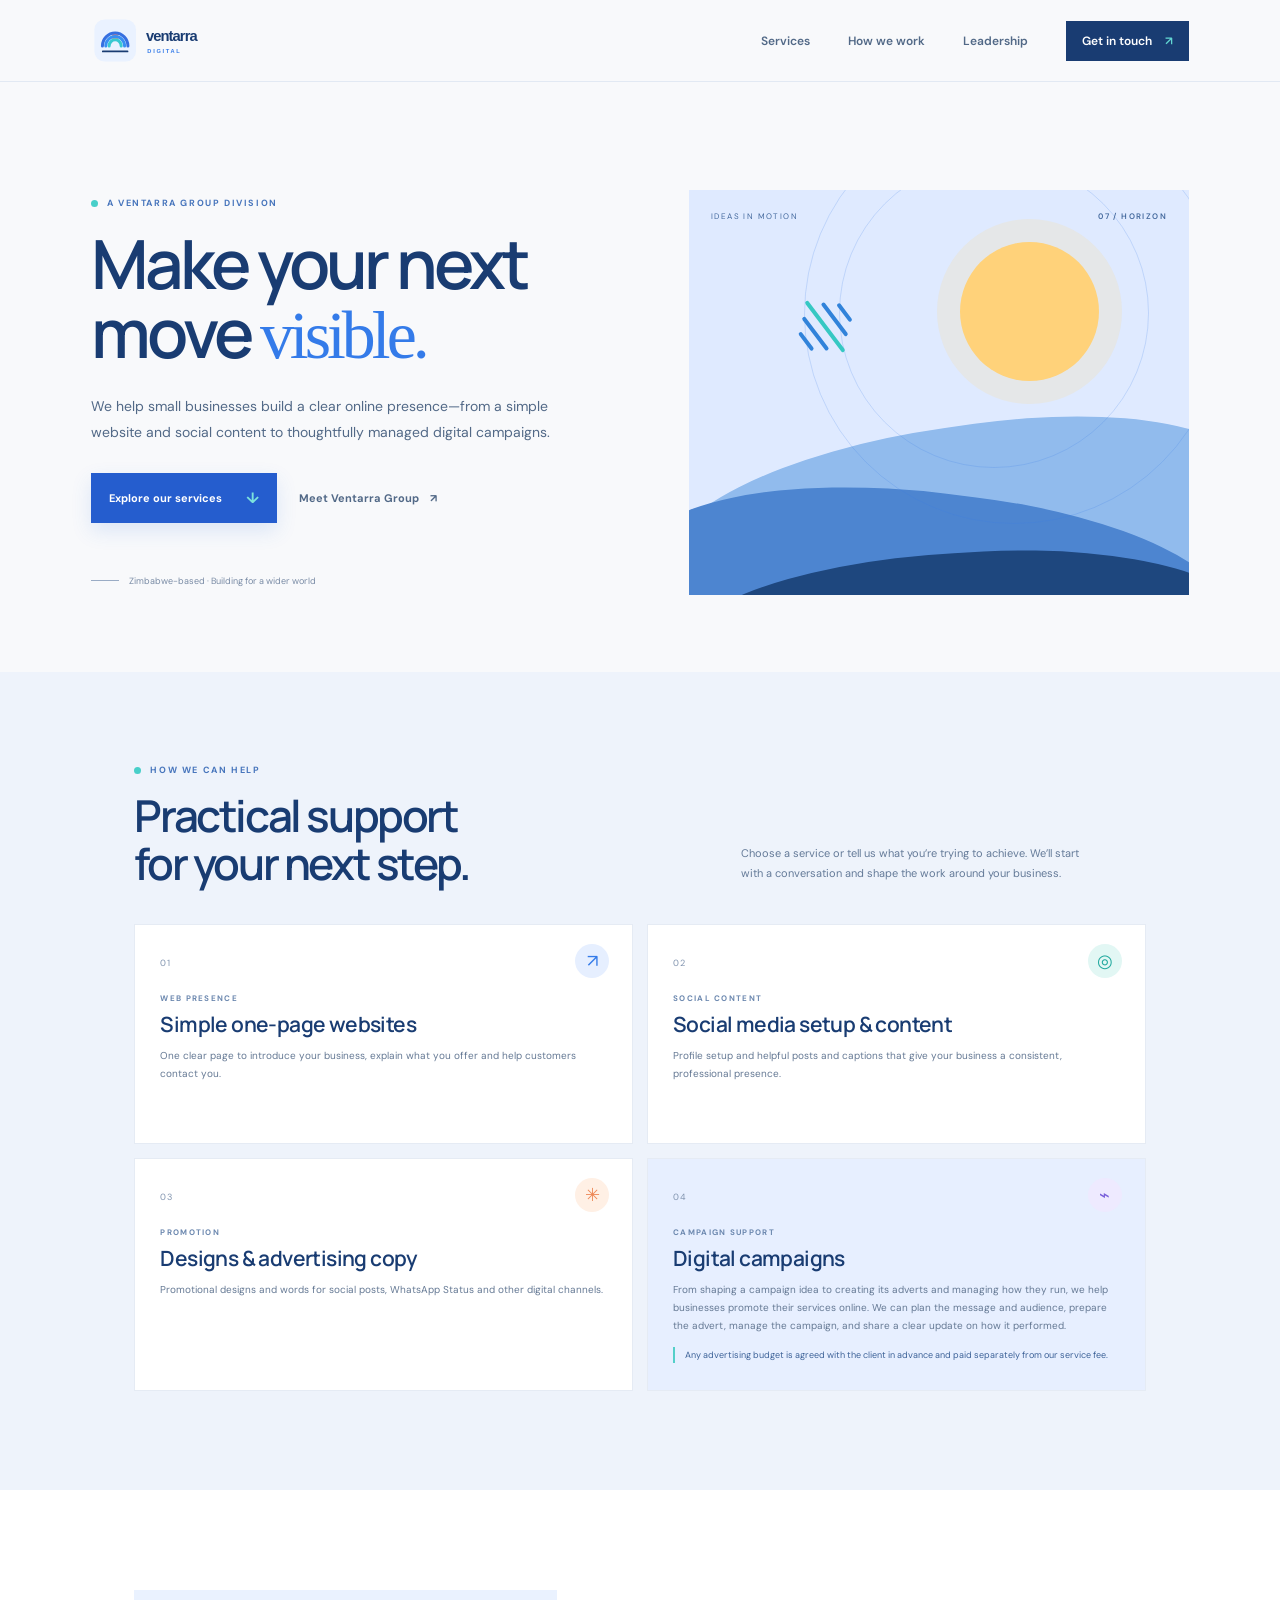
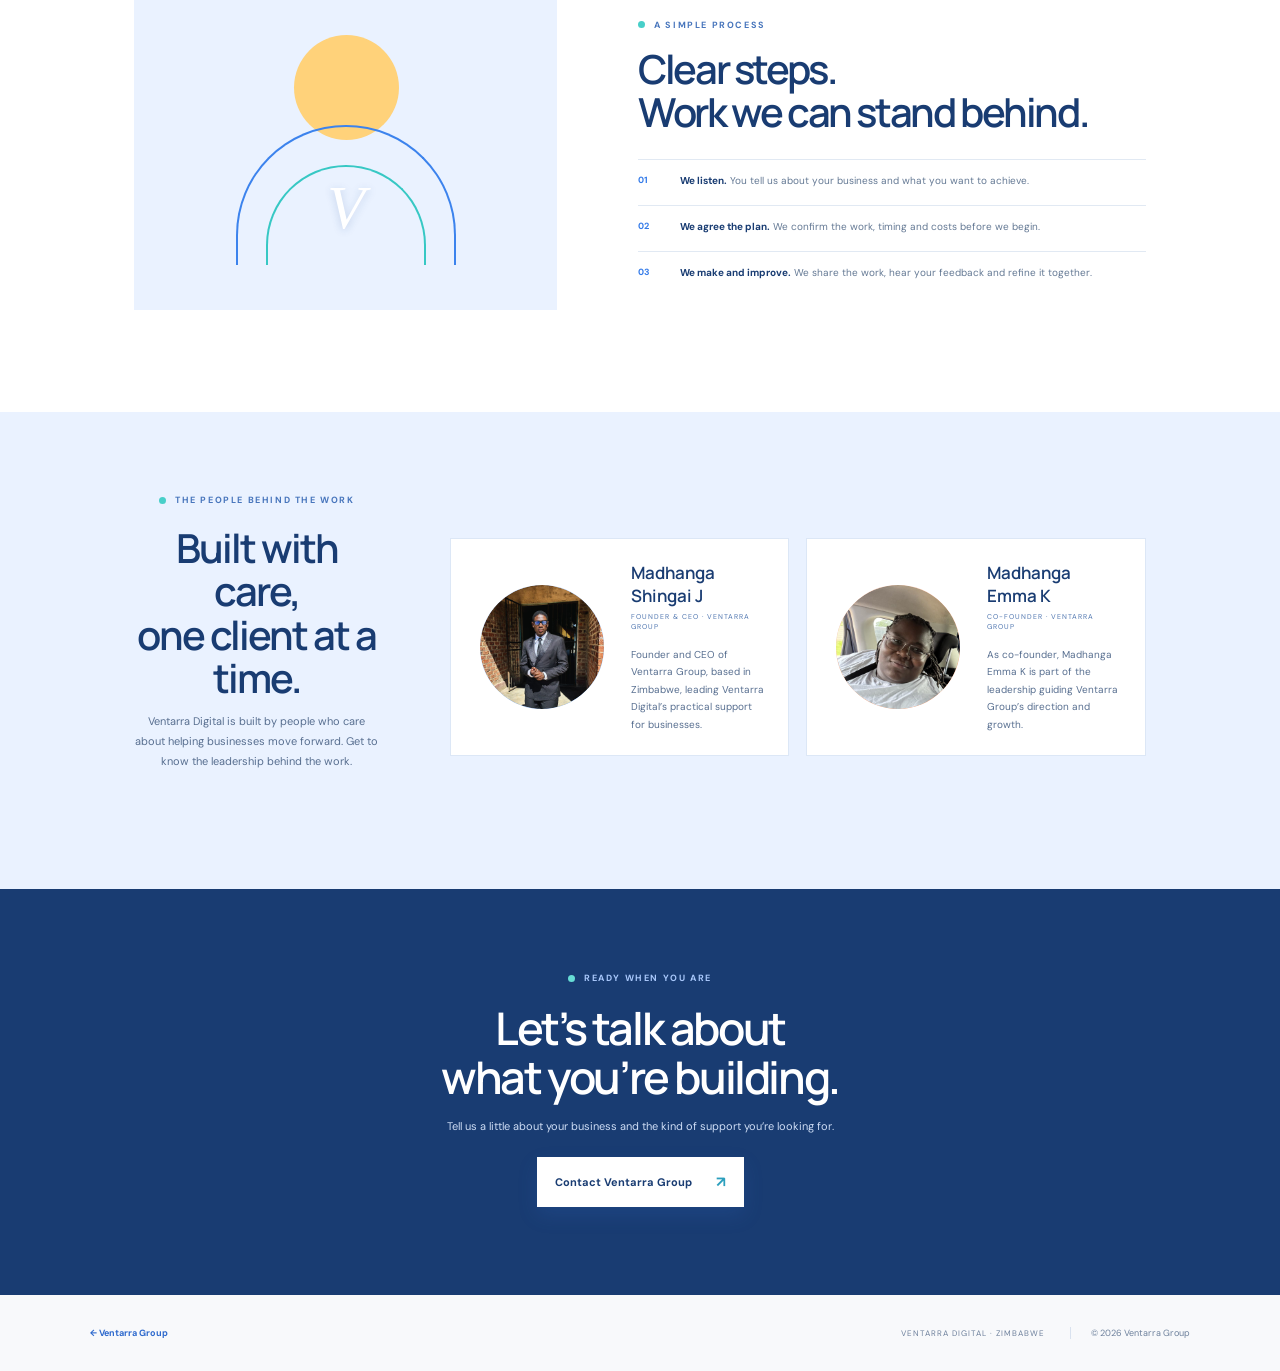
==== ventarra-digital.html @ c8f895e3 "Add files via upload" ====
<!doctype html>
<html lang="en">
<head>
  <meta charset="utf-8">
  <meta name="viewport" content="width=device-width, initial-scale=1">
  <meta name="theme-color" content="#193c72">
  <meta name="description" content="Ventarra Digital helps small businesses build their online presence with websites, social content and campaign support." />
  <title>Ventarra Digital — Ideas in motion</title>
  <link rel="icon" type="image/svg+xml" href="digital-favicon.svg">
  <link rel="preconnect" href="https://fonts.googleapis.com">
  <link rel="preconnect" href="https://fonts.gstatic.com" crossorigin>
  <link href="https://fonts.googleapis.com/css2?family=DM+Sans:wght@400;500;600;700&family=Manrope:wght@400;500;600;700;800&display=swap" rel="stylesheet">
  <link rel="stylesheet" href="styles.css">
  <link rel="stylesheet" href="digital.css">
  <script src="script.js" defer></script>
</head>
<body class="digital-site">
  <a class="skip-link" href="#main">Skip to content</a>
  <header class="site-header">
    <a class="digital-brand" href="ventarra-digital.html" aria-label="Ventarra Digital home"><img src="ventarra-digital-logo.svg" alt="Ventarra Digital"></a>
    <button class="menu-toggle" aria-expanded="false" aria-controls="site-nav" aria-label="Open menu"><span></span><span></span></button>
    <nav id="site-nav" class="site-nav" aria-label="Main navigation">
      <a href="#services">Services</a><a href="#approach">How we work</a><a href="#leadership">Leadership</a><a class="nav-cta" href="index.html#contact">Get in touch <span aria-hidden="true">↗</span></a>
    </nav>
  </header>
  <main id="main">
    <section class="digital-hero" id="top">
      <div class="digital-hero-copy">
        <p class="digital-eyebrow"><span></span> A VENTARRA GROUP DIVISION</p>
        <h1>Make your next<br>move <em>visible.</em></h1>
        <p class="digital-lead">We help small businesses build a clear online presence—from a simple website and social content to thoughtfully managed digital campaigns.</p>
        <div class="digital-actions"><a class="digital-button" href="#services">Explore our services <span aria-hidden="true">↓</span></a><a class="digital-text-link" href="index.html">Meet Ventarra Group <span aria-hidden="true">↗</span></a></div>
        <div class="digital-proof"><i></i><span>Zimbabwe-based · Building for a wider world</span></div>
      </div>
      <div class="digital-art" role="img" aria-label="A blue horizon with a rising sun and connected lines">
        <div class="digital-art-sun"></div><div class="digital-art-orbit orbit-a"></div><div class="digital-art-orbit orbit-b"></div>
        <div class="digital-signal"><i></i><i></i><i></i><i></i><i></i></div>
        <div class="digital-land land-a"></div><div class="digital-land land-b"></div><div class="digital-land land-c"></div>
        <span class="digital-art-note">IDEAS IN MOTION <b>07 / HORIZON</b></span>
      </div>
    </section>
    <section class="digital-services section-pad" id="services">
      <div class="digital-heading"><p class="digital-eyebrow"><span></span> HOW WE CAN HELP</p><h2>Practical support<br>for your next step.</h2><p>Choose a service or tell us what you’re trying to achieve. We’ll start with a conversation and shape the work around your business.</p></div>
      <div class="digital-service-grid">
        <article class="digital-service"><span class="service-no">01</span><span class="service-symbol symbol-web" aria-hidden="true">↗</span><p class="service-tag">WEB PRESENCE</p><h3>Simple one-page websites</h3><p>One clear page to introduce your business, explain what you offer and help customers contact you.</p></article>
        <article class="digital-service"><span class="service-no">02</span><span class="service-symbol symbol-social" aria-hidden="true">◎</span><p class="service-tag">SOCIAL CONTENT</p><h3>Social media setup &amp; content</h3><p>Profile setup and helpful posts and captions that give your business a consistent, professional presence.</p></article>
        <article class="digital-service"><span class="service-no">03</span><span class="service-symbol symbol-creative" aria-hidden="true">✳</span><p class="service-tag">PROMOTION</p><h3>Designs &amp; advertising copy</h3><p>Promotional designs and words for social posts, WhatsApp Status and other digital channels.</p></article>
        <article class="digital-service campaign-service"><span class="service-no">04</span><span class="service-symbol symbol-campaign" aria-hidden="true">⌁</span><p class="service-tag">CAMPAIGN SUPPORT</p><h3>Digital campaigns</h3><p>From shaping a campaign idea to creating its adverts and managing how they run, we help businesses promote their services online. We can plan the message and audience, prepare the advert, manage the campaign, and share a clear update on how it performed.</p><p class="budget-note">Any advertising budget is agreed with the client in advance and paid separately from our service fee.</p></article>
      </div>
    </section>
    <section class="digital-approach section-pad" id="approach">
      <div class="digital-approach-art" aria-hidden="true"><div class="approach-sun"></div><div class="approach-arc arc-one"></div><div class="approach-arc arc-two"></div><div class="approach-v">V</div></div>
      <div class="digital-approach-copy"><p class="digital-eyebrow"><span></span> A SIMPLE PROCESS</p><h2>Clear steps.<br>Work we can stand behind.</h2><div class="process-list"><div><b>01</b><span><strong>We listen.</strong> You tell us about your business and what you want to achieve.</span></div><div><b>02</b><span><strong>We agree the plan.</strong> We confirm the work, timing and costs before we begin.</span></div><div><b>03</b><span><strong>We make and improve.</strong> We share the work, hear your feedback and refine it together.</span></div></div></div>
    </section>
    <section class="founder-section section-pad" id="leadership">
      <div class="leadership-intro"><p class="digital-eyebrow"><span></span> THE PEOPLE BEHIND THE WORK</p><h2>Built with care,<br>one client at a time.</h2><p>Ventarra Digital is built by people who care about helping businesses move forward. Get to know the leadership behind the work.</p></div>
      <div class="leadership-grid">
        <article class="leader-card">
          <div class="founder-photo has-portrait"><img src="images/madhanga-shingai-j.jpeg" alt="Madhanga Shingai J, Founder and CEO of Ventarra Group"></div>
          <div class="founder-copy"><div class="founder-name">Madhanga Shingai J</div><div class="founder-title">FOUNDER &amp; CEO · VENTARRA GROUP</div><p>Founder and CEO of Ventarra Group, based in Zimbabwe, leading Ventarra Digital’s practical support for businesses.</p></div>
        </article>
        <article class="leader-card">
          <div class="founder-photo aunt-photo has-portrait"><img src="images/madhanga-emma-k.jpeg" alt="Madhanga Emma K, Co-Founder of Ventarra Group"></div>
          <div class="founder-copy"><div class="founder-name">Madhanga Emma K</div><div class="founder-title">CO-FOUNDER · VENTARRA GROUP</div><p>As co-founder, Madhanga Emma K is part of the leadership guiding Ventarra Group’s direction and growth.</p></div>
        </article>
      </div>
    </section>
    <section class="digital-contact section-pad">
      <p class="digital-eyebrow"><span></span> READY WHEN YOU ARE</p><h2>Let’s talk about<br>what you’re building.</h2><p>Tell us a little about your business and the kind of support you’re looking for.</p><a class="digital-button" href="index.html#contact">Contact Ventarra Group <span aria-hidden="true">↗</span></a>
    </section>
  </main>
  <footer class="digital-footer"><a href="index.html">← Ventarra Group</a><span>VENTARRA DIGITAL · ZIMBABWE</span><span>© <span id="year">2026</span> Ventarra Group</span></footer>
</body>
</html>
---- styles.css ----
:root{--paper:#f5f5ee;--ink:#18362e;--green:#2d634d;--lime:#c3d85d;--muted:#68756d;--line:#d9ddd3;--white:#fff;--serif:Georgia,'Times New Roman',serif;--sans:'DM Sans',Arial,sans-serif;--display:'Manrope','DM Sans',sans-serif}*{box-sizing:border-box}html{scroll-behavior:smooth}body{margin:0;background:var(--paper);color:var(--ink);font-family:var(--sans);-webkit-font-smoothing:antialiased}a{color:inherit;text-decoration:none}.skip-link{position:absolute;top:-60px;left:1rem;z-index:10;background:white;padding:.8rem}.skip-link:focus{top:1rem}.site-header{height:82px;padding:0 7.1%;display:flex;align-items:center;justify-content:space-between;border-bottom:1px solid rgba(24,54,46,.1)}.brand{display:flex;align-items:center;gap:11px;font-family:var(--display);font-weight:800;font-size:17px;letter-spacing:-.7px}.brand-mark{display:grid;place-items:center;width:29px;height:29px;background:var(--green);color:var(--lime);font-size:17px;font-family:var(--serif);font-style:italic}.brand-light{font-weight:500;color:#728078}.site-nav{display:flex;align-items:center;gap:38px;font-size:12px;font-weight:600}.site-nav>a:not(.nav-cta){color:#55645c}.site-nav>a:hover,.text-link:hover,.card-link:hover{color:var(--green)}.nav-cta{background:var(--green);color:white;padding:12px 16px}.nav-cta span{color:var(--lime);padding-left:10px}.menu-toggle{display:none}.hero{padding:94px 7.1% 25px;min-height:640px;display:grid;grid-template-columns:1fr .94fr;grid-template-rows:1fr auto;column-gap:6%;position:relative}.hero-copy{padding-top:34px}.eyebrow{font-size:9px;font-weight:700;letter-spacing:1.6px;color:var(--green);margin:0 0 24px}.hero .eyebrow{display:flex;align-items:center;gap:9px}.eyebrow-dot,.stage-dot{width:7px;height:7px;border-radius:50%;background:#91a946;display:inline-block}.hero h1,.section-heading h2,.intro h2,.approach h2,.contact h2{font-family:var(--display);font-size:clamp(44px,5.2vw,68px);line-height:1.04;letter-spacing:-4px;margin:0;font-weight:600}.hero h1 em,.section-heading h2 em,.approach h2 em,.contact h2 em{font-family:var(--serif);font-weight:400;color:var(--green)}.hero-intro{font-size:15px;line-height:1.8;max-width:440px;color:#5e6c63;margin:25px 0 28px}.hero-actions{display:flex;align-items:center;gap:25px}.button{display:inline-flex;align-items:center;gap:26px;padding:16px 19px;font-size:11px;font-weight:600}.button-dark{background:var(--green);color:white}.button-dark span{color:var(--lime);font-size:15px}.text-link{font-size:11px;font-weight:600}.text-link span{padding-left:8px}.hero-note{display:flex;align-items:center;gap:12px;color:#758079;font-size:10px;margin-top:70px}.note-line{height:1px;width:33px;background:#9caa9f}.hero-art{min-height:440px;position:relative;overflow:hidden;background:#e5eadd}.art-sun{width:154px;height:154px;border-radius:50%;position:absolute;background:#d1dc99;top:60px;right:20%;opacity:.8}.art-orbit{position:absolute;border:1px solid rgba(42,91,67,.18);border-radius:50%;z-index:1}.orbit-one{width:350px;height:350px;top:-62px;right:9%}.orbit-two{width:455px;height:455px;top:-114px;right:-6%}.field{position:absolute;bottom:-80px;width:120%;height:230px;left:-5%;border-radius:50% 45% 0 0}.field-back{background:#9bb68b;transform:rotate(-8deg);bottom:-54px}.field-mid{background:#577c5b;transform:rotate(7deg);bottom:-119px;left:-12%}.field-front{background:#274d3d;transform:rotate(-3deg);bottom:-176px;left:-1%}.signal{position:absolute;top:111px;left:21%;z-index:2;display:flex;align-items:center;gap:8px;transform:rotate(-36deg)}.signal i{display:block;width:4px;border-radius:5px;background:#456f54;height:22px}.signal i:nth-child(2){height:41px}.signal i:nth-child(3){height:62px;background:#2d634d}.signal i:nth-child(4){height:41px}.signal i:nth-child(5){height:22px}.art-caption{position:absolute;z-index:3;left:24px;top:23px;right:24px;display:flex;justify-content:space-between;text-transform:uppercase;letter-spacing:1px;font-size:8px;color:#506553}.art-coordinate{position:absolute;right:25px;bottom:28px;color:#eff2e6;z-index:3;font-size:8px;letter-spacing:1.6px}.hero-bottom{grid-column:1/-1;display:flex;align-items:center;gap:15px;margin-top:31px;font-size:8px;letter-spacing:1.5px;color:#829087}.bottom-rule{height:1px;background:#d7dcd2;flex:1}.section-pad{padding-left:10.5%;padding-right:10.5%}.intro{padding-top:120px;padding-bottom:129px;display:grid;grid-template-columns:1fr 3fr;border-top:1px solid var(--line)}.section-label{display:flex;gap:15px;font-size:8px;font-weight:700;letter-spacing:1.3px;color:#8a968e}.section-label span:first-child{color:var(--green)}.intro-content{max-width:760px}.intro-content .eyebrow{margin-bottom:20px}.intro h2,.section-heading h2,.approach h2,.contact h2{font-size:48px;letter-spacing:-2.7px}.intro h2 span{font-family:var(--serif);font-weight:400;color:var(--green)}.intro-bottom{display:grid;grid-template-columns:1fr 1fr;gap:42px;margin-top:26px;max-width:680px}.intro-bottom p{color:#68756d;font-size:12px;line-height:1.8;margin:0}.divisions{background:#ebece3;padding-top:99px;padding-bottom:97px}.section-heading{display:flex;align-items:flex-end;justify-content:space-between;margin-bottom:42px}.section-heading .eyebrow{margin-bottom:17px}.section-heading>p{max-width:250px;color:#6d786f;font-size:11px;line-height:1.8;margin:0 0 6px}.section-heading h2{font-size:46px}.division-grid{display:grid;grid-template-columns:1fr 1fr;gap:19px}.division-card{background:#f7f7f1;padding:21px 24px 25px;position:relative}.agri-card{background:#f4f2e9}.card-top{display:flex;justify-content:space-between;align-items:center}.card-number{font-size:9px;letter-spacing:1px;color:#7b887e}.card-icon{display:grid;place-items:center;width:26px;height:26px;border:1px solid #dce1d8;border-radius:50%;font-size:13px;color:var(--green)}.card-visual{height:166px;margin:19px 0 23px;position:relative;overflow:hidden}.digital-visual{background:#dfe8d8}.visual-grid{position:absolute;inset:0;background-image:linear-gradient(rgba(54,91,66,.08) 1px,transparent 1px),linear-gradient(90deg,rgba(54,91,66,.08) 1px,transparent 1px);background-size:26px 26px}.visual-ring{position:absolute;border:1px solid rgba(43,87,61,.28);border-radius:50%;width:190px;height:190px;top:-12px;left:calc(50% - 95px)}.ring-b{width:130px;height:130px;top:18px;left:calc(50% - 65px)}.visual-center{position:absolute;display:grid;place-items:center;left:calc(50% - 32px);top:50px;width:64px;height:64px;border-radius:50%;background:var(--green);color:white;font-family:var(--serif);font-size:30px;font-style:italic}.visual-center span{color:var(--lime);font-size:18px}.visual-tag{position:absolute;bottom:12px;left:14px;font-size:7px;letter-spacing:1px;color:#627667}.agri-visual{background:#e4e5d2}.sun-small{position:absolute;right:22%;top:19px;width:39px;height:39px;border-radius:50%;background:#c5d281}.agri-hill{position:absolute;bottom:-49px;left:-5%;height:116px;width:110%;border-radius:50%;background:#9bb285;transform:rotate(-7deg)}.hill-b{background:#4f7455;height:80px;bottom:-46px;left:13%;transform:rotate(8deg)}.agri-visual .visual-tag{z-index:1;color:#f0f1e9}.agri-stem{position:absolute;bottom:21px;left:43%;width:2px;height:76px;background:#315e43;transform:rotate(10deg);z-index:1}.agri-stem:before,.agri-stem:after{content:'';position:absolute;width:19px;height:8px;border-radius:100% 0 100% 0;background:#7e9d61;top:18px;left:-17px;transform:rotate(-20deg)}.agri-stem:after{top:39px;left:1px;transform:scaleX(-1) rotate(-20deg)}.stem-b{left:50%;height:95px;transform:rotate(-3deg)}.stem-c{left:57%;height:64px;transform:rotate(-13deg)}.card-kicker{font-size:8px;letter-spacing:1.3px;color:#869187;margin:0 0 11px}.division-card h3{font:500 26px/1.14 var(--display);letter-spacing:-1px;margin:0 0 12px}.card-copy{font-size:11px;line-height:1.75;color:#68756d;max-width:340px;margin:0 0 19px}.card-link{display:inline-flex;gap:19px;font-size:10px;font-weight:700;color:var(--green)}.card-link span{color:#91a946}.stage-note{display:flex;align-items:center;gap:9px;color:#79847c;font-size:9px;margin:25px 0 0}.stage-dot{width:6px;height:6px}.approach{background:var(--green);color:#f0f2e8;padding-top:91px;padding-bottom:93px;position:relative;overflow:hidden;display:grid;grid-template-columns:1fr 3fr}.light-label{color:#b3c1b3}.light-label span:first-child{color:var(--lime)}.approach-main{position:relative;z-index:1}.approach .eyebrow{color:var(--lime);margin-bottom:19px}.approach h2{font-size:46px}.approach h2 em{color:#ccdb93}.approach-desc{max-width:435px;font-size:12px;line-height:1.8;color:#ced8ce;margin:20px 0 35px}.principles{display:grid;grid-template-columns:repeat(3,1fr);gap:27px;max-width:700px}.principles>div{border-top:1px solid rgba(236,242,230,.28);padding-top:13px}.principles span{font-size:8px;color:var(--lime);letter-spacing:1px}.principles h3{font-size:12px;font-weight:600;margin:12px 0 7px}.principles p{font-size:9px;line-height:1.7;color:#c1cec1;margin:0}.approach-stamp{position:absolute;right:8%;top:95px;width:194px;height:194px;border:1px solid rgba(223,235,205,.25);border-radius:50%;display:flex;align-items:center;justify-content:center;flex-direction:column;transform:rotate(11deg);color:#dbe5c7;font-size:9px;letter-spacing:2px;line-height:1.5;text-align:center}.approach-stamp b{font:italic 62px var(--serif);color:rgba(220,231,194,.18);position:absolute}.contact{padding-top:104px;padding-bottom:115px;display:grid;grid-template-columns:1fr 3fr;border-bottom:1px solid var(--line)}.contact-main{max-width:570px}.contact .eyebrow{margin-bottom:19px}.contact h2{font-size:50px}.contact-main>p:not(.eyebrow):not(.contact-small){max-width:390px;font-size:12px;line-height:1.8;color:#69766e;margin:20px 0 23px}.contact-small{font-size:9px;color:#929c94;margin-top:14px}.site-footer{min-height:90px;padding:22px 7.1%;display:flex;align-items:center;gap:35px}.footer-brand{font-size:14px}.footer-brand .brand-mark{width:25px;height:25px}.footer-location,.copyright{font-size:9px;color:#78847c}.back-top{font-size:8px;font-weight:700;letter-spacing:1px;margin-left:auto}.copyright{border-left:1px solid var(--line);padding-left:25px}
@media(min-width:1400px){.hero{min-height:700px}.hero-art{min-height:495px}.section-pad{padding-left:14%;padding-right:14%}}
@media(max-width:800px){.site-header{padding:0 5%;height:72px}.site-nav{gap:19px}.hero{padding:60px 6% 23px;column-gap:4%;min-height:565px}.hero h1{font-size:52px}.hero-art{min-height:390px}.hero-intro{font-size:13px}.section-pad{padding-left:7%;padding-right:7%}.intro{grid-template-columns:.7fr 2fr;padding-top:90px;padding-bottom:90px}.approach{grid-template-columns:.7fr 2fr}.approach-stamp{right:4%;top:40px;width:145px;height:145px;opacity:.65}.principles{max-width:570px}.contact{grid-template-columns:.7fr 2fr}}
@media(max-width:600px){.site-header{height:66px;padding:0 6%}.menu-toggle{display:flex;border:0;background:none;padding:8px;flex-direction:column;gap:5px}.menu-toggle span{width:21px;height:1px;background:var(--ink)}.site-nav{display:none;position:absolute;z-index:5;top:66px;left:0;right:0;background:var(--paper);padding:22px 6% 28px;align-items:stretch;gap:19px;flex-direction:column;border-bottom:1px solid var(--line)}.site-nav.is-open{display:flex}.nav-cta{text-align:center}.hero{display:flex;flex-direction:column;padding:40px 6% 20px;gap:35px}.hero-copy{padding:0}.hero h1{font-size:48px;letter-spacing:-2.8px}.hero-intro{font-size:13px;line-height:1.75;margin:18px 0 21px}.hero-actions{gap:16px}.button{padding:14px;font-size:10px;gap:14px}.text-link{font-size:10px}.hero-note{margin-top:31px}.hero-art{min-height:320px}.art-sun{width:120px;height:120px;top:45px}.hero-bottom{margin-top:0}.section-pad{padding-left:6%;padding-right:6%}.intro,.approach,.contact{display:block;padding-top:68px;padding-bottom:70px}.section-label{margin-bottom:35px}.intro h2,.section-heading h2,.approach h2,.contact h2{font-size:39px;letter-spacing:-2px}.intro-bottom{grid-template-columns:1fr;gap:13px;margin-top:20px}.intro-bottom p{font-size:11px}.divisions{padding-top:68px;padding-bottom:65px}.section-heading{display:block;margin-bottom:27px}.section-heading>p{margin-top:14px}.section-heading h2{font-size:39px}.division-grid{grid-template-columns:1fr;gap:13px}.division-card{padding:17px}.card-visual{height:150px}.card-copy{max-width:100%}.stage-note{align-items:flex-start;line-height:1.6}.approach-stamp{right:3%;top:72px;width:105px;height:105px;opacity:.45}.approach-stamp b{font-size:43px}.approach-desc{max-width:320px;font-size:11px}.principles{grid-template-columns:1fr;gap:14px}.principles>div{padding-top:10px}.principles h3{margin:7px 0 4px}.contact{padding-top:68px;padding-bottom:70px}.contact-main>p:not(.eyebrow):not(.contact-small){font-size:11px}.site-footer{padding:19px 6%;display:grid;grid-template-columns:1fr auto;gap:15px}.footer-location{grid-column:1}.back-top{grid-column:2;grid-row:1}.copyright{grid-column:2;grid-row:2;padding-left:0;border:0}}
@media(prefers-reduced-motion:reduce){html{scroll-behavior:auto}}
---- digital.css ----
:root{--digital-ink:#193c72;--digital-blue:#347be9;--digital-cyan:#39c9d1;--digital-soft:#eaf2ff;--digital-paper:#f4f7fc}.digital-site{background:#f8f9fb;color:var(--digital-ink)}.digital-site .site-header{background:#f8f9fb;border-bottom-color:#e2e9f3}.digital-brand{width:208px;display:block}.digital-brand img{width:100%;height:auto;display:block}.digital-site .site-nav>a:not(.nav-cta){color:#526987}.digital-site .site-nav>a:hover,.digital-site .digital-text-link:hover{color:var(--digital-blue)}.digital-site .nav-cta{background:var(--digital-ink)}.digital-site .nav-cta span{color:#62d6d2}.digital-site .menu-toggle span{background:var(--digital-ink)}.digital-hero{padding:76px 7.1% 46px;display:grid;grid-template-columns:1fr .94fr;column-gap:6%;align-items:center;min-height:590px}.digital-hero-copy{padding:20px 0}.digital-eyebrow{margin:0 0 20px;color:#4775bc;font-size:9px;font-weight:700;letter-spacing:1.6px;display:flex;align-items:center;gap:9px}.digital-eyebrow>span{height:7px;width:7px;border-radius:50%;background:#48cfc9;display:inline-block}.digital-hero h1{font:600 clamp(48px,5.3vw,70px)/1.02 var(--display);letter-spacing:-4px;margin:0;color:#193c72}.digital-hero h1 em{font:400 1em/1 var(--serif);color:#347be9}.digital-lead{color:#526987;font-size:14px;line-height:1.85;max-width:460px;margin:24px 0 27px}.digital-actions{display:flex;align-items:center;gap:22px}.digital-button{display:inline-flex;align-items:center;gap:24px;background:#255dce;color:#fff;padding:15px 18px;font-size:11px;font-weight:700;box-shadow:0 8px 20px #3678df25}.digital-button span{color:#7ce2dd;font-size:15px}.digital-text-link{font-size:11px;font-weight:700;color:#526987}.digital-text-link span{padding-left:8px}.digital-proof{display:flex;align-items:center;gap:10px;color:#798ba5;font-size:9px;margin-top:52px}.digital-proof i{display:block;width:28px;height:1px;background:#9aacc5}.digital-art{min-height:405px;position:relative;overflow:hidden;background:#dfeaff}.digital-art-sun{position:absolute;width:139px;height:139px;right:18%;top:52px;border-radius:50%;background:#ffd27a;box-shadow:0 0 0 23px #ffd27a2b}.digital-art-orbit{position:absolute;border:1px solid #397de232;border-radius:50%;z-index:1}.orbit-a{width:310px;height:310px;right:8%;top:-32px}.orbit-b{width:420px;height:420px;right:-7%;top:-86px}.digital-signal{position:absolute;top:105px;left:22%;z-index:2;display:flex;align-items:center;gap:8px;transform:rotate(-37deg)}.digital-signal i{display:block;width:4px;height:22px;border-radius:6px;background:#3183da}.digital-signal i:nth-child(2),.digital-signal i:nth-child(4){height:41px}.digital-signal i:nth-child(3){height:63px;background:#36c8c3}.digital-land{position:absolute;bottom:-82px;width:120%;height:205px;left:-6%;border-radius:50% 45% 0 0}.land-a{background:#91bbed;transform:rotate(-8deg);bottom:-37px}.land-b{background:#4d85d0;transform:rotate(7deg);bottom:-103px;left:-11%}.land-c{background:#1e477e;transform:rotate(-3deg);bottom:-163px}.digital-art-note{position:absolute;z-index:3;left:22px;top:21px;right:22px;display:flex;justify-content:space-between;color:#456a9e;font-size:8px;letter-spacing:1.4px}.digital-art-note b{font-weight:600}.digital-services{background:#eef3fb;padding-top:92px;padding-bottom:99px}.digital-heading{display:grid;grid-template-columns:1.25fr 1fr;column-gap:10%;align-items:end;margin-bottom:37px}.digital-heading .digital-eyebrow{grid-column:1/-1;margin-bottom:16px}.digital-heading h2,.digital-approach h2,.founder-copy h2,.digital-contact h2{font:600 44px/1.08 var(--display);letter-spacing:-2.4px;margin:0;color:#193c72}.digital-heading>p:last-child{font-size:11px;color:#647a98;line-height:1.8;margin:0 0 3px;max-width:340px}.digital-service-grid{display:grid;grid-template-columns:1fr 1fr;gap:14px}.digital-service{position:relative;background:#fff;padding:25px 25px 27px;min-height:220px;border:1px solid #e5ebf4}.service-no{font-size:9px;color:#8194af;letter-spacing:1px}.service-symbol{position:absolute;right:23px;top:19px;width:34px;height:34px;display:grid;place-items:center;border-radius:50%;font-size:18px;background:#e6efff;color:#347be9}.symbol-social{background:#e2f7f4;color:#21a99e}.symbol-creative{background:#fff0e5;color:#ed8655}.symbol-campaign{background:#eeeaff;color:#785fda}.service-tag{font-size:8px;letter-spacing:1.3px;font-weight:700;color:#6c88af;margin:22px 0 8px}.digital-service h3{font:600 21px/1.24 var(--display);letter-spacing:-.6px;color:#193c72;margin:0 0 10px;max-width:390px}.digital-service>p:not(.service-tag){font-size:10px;line-height:1.8;color:#657994;margin:0;max-width:460px}.digital-service .budget-note{margin-top:12px!important;color:#3d6298!important;font-size:9px!important;border-left:2px solid #54cfc9;padding-left:10px}.campaign-service{background:#e7efff}.digital-approach{padding-top:100px;padding-bottom:102px;display:grid;grid-template-columns:1fr 1.2fr;gap:8%;align-items:center;background:#fff}.digital-approach-art{height:320px;position:relative;overflow:hidden;background:#eaf2ff;display:grid;place-items:center}.approach-sun{position:absolute;width:105px;height:105px;border-radius:50%;background:#ffd27a;top:45px;left:calc(50% - 52px)}.approach-arc{position:absolute;border:2px solid #3c83ed;border-bottom:0;border-radius:180px 180px 0 0;bottom:45px}.arc-one{width:220px;height:140px}.arc-two{width:160px;height:100px;border-color:#37c8c4;bottom:45px}.approach-v{font:italic 62px var(--serif);color:#fff;z-index:2;margin-top:115px;text-shadow:0 2px 8px #1d4c9130}.digital-approach-copy .digital-eyebrow{margin-bottom:16px}.digital-approach h2{font-size:40px}.process-list{margin-top:26px;display:grid;gap:15px}.process-list>div{display:grid;grid-template-columns:31px 1fr;gap:11px;font-size:10px;line-height:1.8;color:#647994;border-top:1px solid #e1e9f3;padding-top:12px}.process-list b{color:#347be9;font-size:9px}.process-list strong{color:#193c72}.founder-section{padding-top:82px;padding-bottom:90px;background:#eaf2ff;display:grid;grid-template-columns:245px 1fr;gap:7%;align-items:center}.founder-photo{height:245px;width:245px;border-radius:50%;background:linear-gradient(145deg,#bed2f4,#8fb7eb);border:7px solid #fff;display:grid;place-items:center;position:relative;color:#3f69a2;font-size:12px;letter-spacing:2px;text-align:center;line-height:1.6}.founder-photo i{position:absolute;right:11px;bottom:11px;width:38px;height:38px;border-radius:50%;background:#2868dc;color:#fff;display:grid;place-items:center;font-style:normal;font-size:22px}.founder-copy{max-width:610px}.founder-copy .digital-eyebrow{margin-bottom:15px}.founder-copy h2{font-size:40px}.founder-copy>p:not(.digital-eyebrow):not(.founder-edit-note){font-size:11px;line-height:1.8;color:#586f90;max-width:490px;margin:17px 0 18px}.founder-name{font:600 19px var(--display);color:#193c72}.founder-title{font-size:8px;letter-spacing:1.3px;color:#5278b1;margin-top:5px}.founder-copy .founder-edit-note{font-size:9px;color:#7187a5;margin:15px 0 0}.digital-contact{text-align:center;padding-top:83px;padding-bottom:88px;background:#193c72;color:#fff}.digital-contact .digital-eyebrow{justify-content:center;color:#a9c8fb}.digital-contact .digital-eyebrow>span{background:#67ddd5}.digital-contact h2{color:#fff;font-size:45px}.digital-contact>p:not(.digital-eyebrow){font-size:11px;color:#ceddf5;line-height:1.8;margin:15px auto 21px;max-width:420px}.digital-contact .digital-button{background:#fff;color:#193c72}.digital-contact .digital-button span{color:#2c9fbd}.digital-footer{min-height:76px;padding:20px 7%;display:flex;align-items:center;gap:25px;background:#f8f9fb;color:#6d809c;font-size:9px}.digital-footer>a{font-weight:700;color:#2d69cd}.digital-footer>span:nth-child(2){margin-left:auto;letter-spacing:1px;font-size:8px}.digital-footer>span:last-child{border-left:1px solid #d9e2ef;padding-left:20px}
@media(max-width:800px){.digital-hero{padding:55px 6% 35px;min-height:530px;column-gap:4%}.digital-hero h1{font-size:52px}.digital-art{min-height:350px}.digital-heading h2{font-size:38px}.digital-approach{gap:5%}.founder-section{grid-template-columns:190px 1fr;gap:5%}.founder-photo{width:190px;height:190px}}
@media(max-width:600px){.digital-brand{width:175px}.digital-site .site-nav{background:#f8f9fb}.digital-hero{display:flex;flex-direction:column;padding:43px 6% 25px;gap:30px;align-items:stretch}.digital-hero h1{font-size:47px;letter-spacing:-2.8px}.digital-lead{font-size:12px;margin:18px 0 20px}.digital-actions{gap:13px}.digital-button{padding:14px;font-size:10px;gap:13px}.digital-text-link{font-size:10px}.digital-proof{margin-top:28px}.digital-art{min-height:300px}.digital-services{padding-top:67px;padding-bottom:68px}.digital-heading{display:block;margin-bottom:24px}.digital-heading h2,.digital-approach h2,.founder-copy h2,.digital-contact h2{font-size:36px;letter-spacing:-1.8px}.digital-heading>p:last-child{margin-top:13px}.digital-service-grid{grid-template-columns:1fr}.digital-service{min-height:0;padding:21px}.digital-service h3{font-size:20px}.digital-approach{display:flex;flex-direction:column;padding-top:67px;padding-bottom:68px;gap:25px}.digital-approach-art{height:240px;width:100%}.founder-section{display:flex;flex-direction:column;align-items:flex-start;padding-top:67px;padding-bottom:68px;gap:25px}.founder-photo{width:160px;height:160px}.founder-copy h2{font-size:35px}.digital-contact{padding-top:66px;padding-bottom:70px}.digital-footer{padding:19px 6%;display:grid;grid-template-columns:1fr auto;gap:13px}.digital-footer>span:nth-child(2){margin-left:0;grid-column:1;grid-row:2}.digital-footer>span:last-child{grid-column:2;grid-row:1;border:0;padding:0}.digital-footer>a{grid-column:1;grid-row:1}}
.leadership-intro{max-width:700px;margin:0 auto 28px;text-align:center}.leadership-intro .digital-eyebrow{justify-content:center}.leadership-intro h2{font:600 40px/1.08 var(--display);letter-spacing:-2px;color:#193c72;margin:0}.leadership-intro>p:last-child{font-size:11px;line-height:1.8;color:#586f90;margin:13px auto 0;max-width:480px}.leadership-grid{display:grid;grid-template-columns:1fr 1fr;gap:17px;max-width:980px;margin:0 auto}.leader-card{display:flex;align-items:center;gap:20px;padding:22px;background:#fff;border:1px solid #dce7f6;min-width:0}.leader-card .founder-photo{flex:none;width:138px;height:138px}.leader-card .founder-copy{min-width:0}.leader-card .founder-copy>p:not(.founder-edit-note){font-size:10px;line-height:1.75;color:#586f90;margin:13px 0 0}.leader-card .founder-name{font-size:17px;overflow-wrap:anywhere}.leader-card .founder-title{font-size:7px;line-height:1.5;letter-spacing:1px}.leader-card .aunt-photo{background:linear-gradient(145deg,#f6d6c8,#f3a77e);color:#8b5c4a}.founder-section>.founder-edit-note{text-align:center;font-size:9px;color:#7187a5;margin:16px auto 0;max-width:700px}
@media(max-width:800px){.leadership-grid{gap:11px}.leader-card{padding:15px;gap:13px}.leader-card .founder-photo{width:108px;height:108px}.leader-card .founder-name{font-size:15px}}
@media(max-width:600px){.leadership-intro h2{font-size:35px}.leadership-grid{grid-template-columns:1fr;width:100%}.leader-card{padding:17px;gap:17px}.leader-card .founder-photo{width:105px;height:105px}.founder-section>.founder-edit-note{text-align:left;line-height:1.7}}
.founder-photo.has-portrait{overflow:hidden;padding:0;border-color:#fff}.founder-photo.has-portrait img{width:100%;height:100%;display:block;object-fit:cover;object-position:center 35%;border-radius:50%}.founder-photo.aunt-photo.has-portrait img{object-position:center 50%}
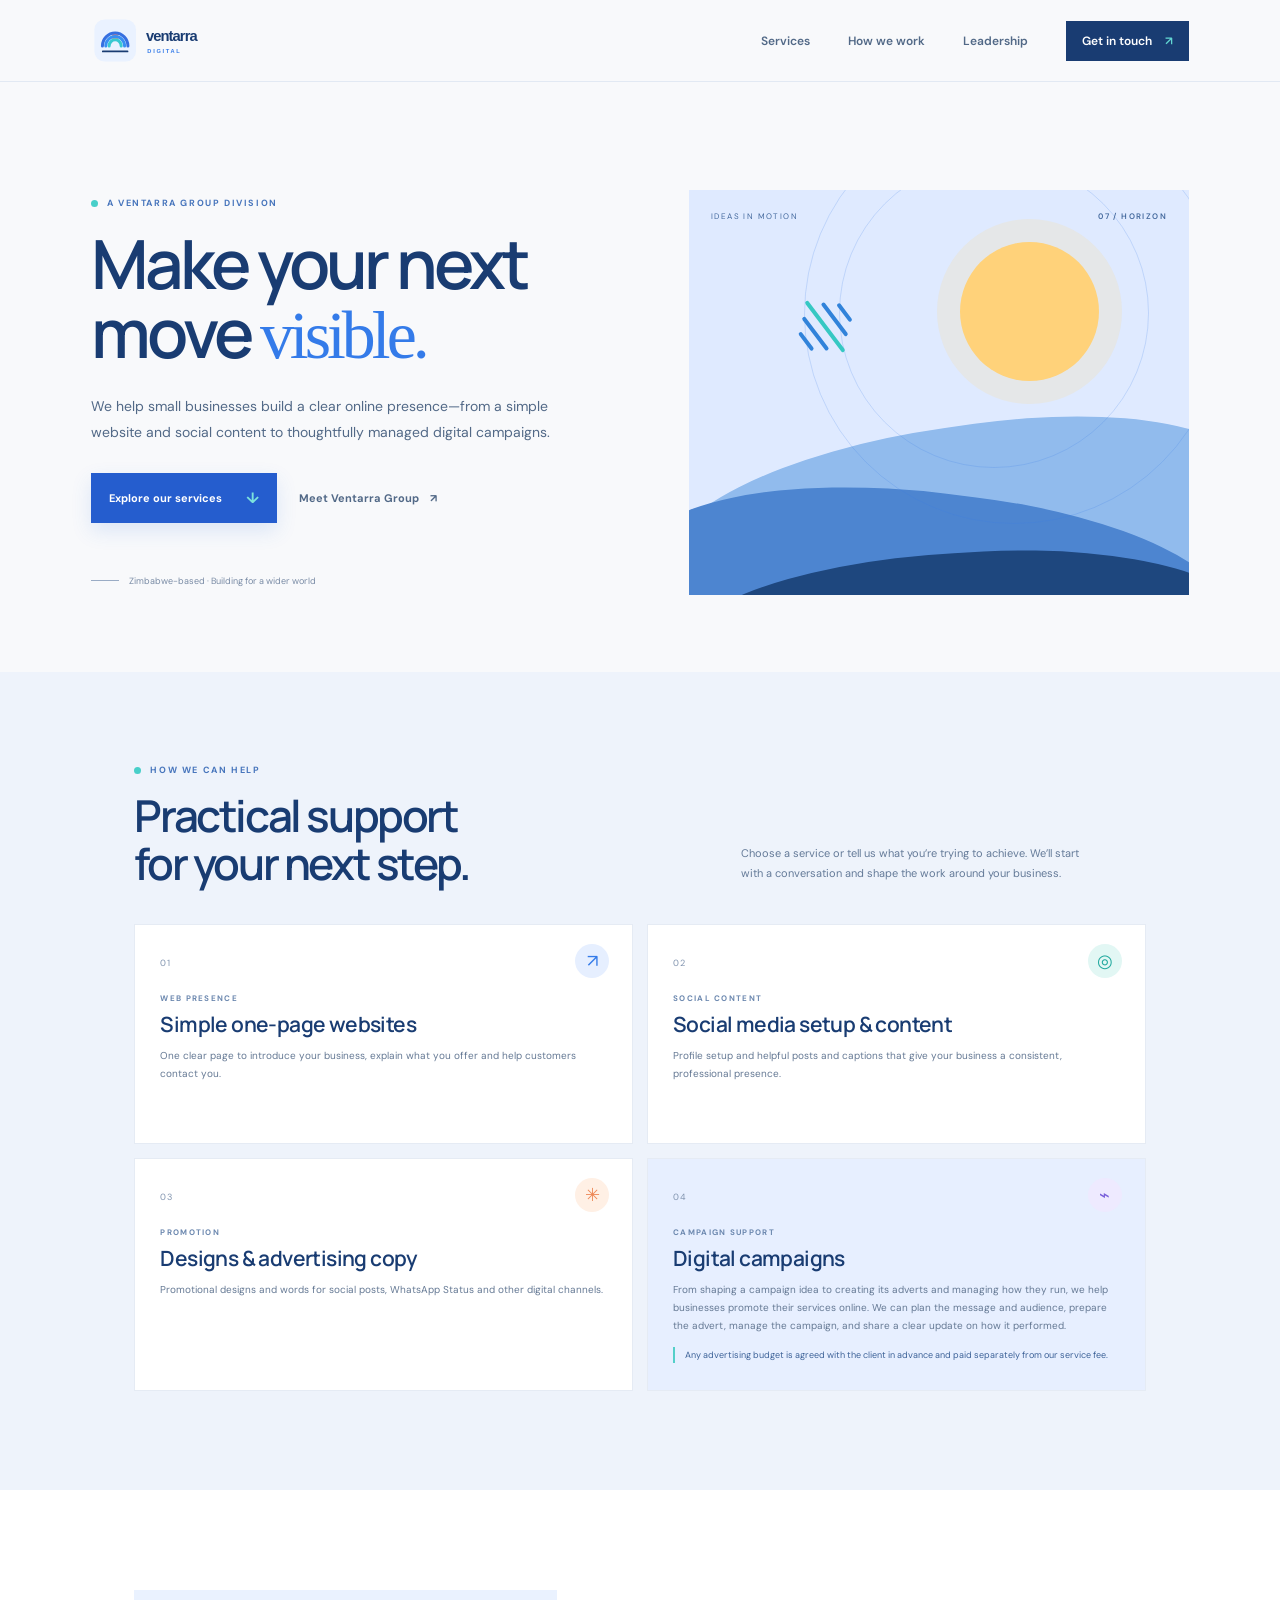
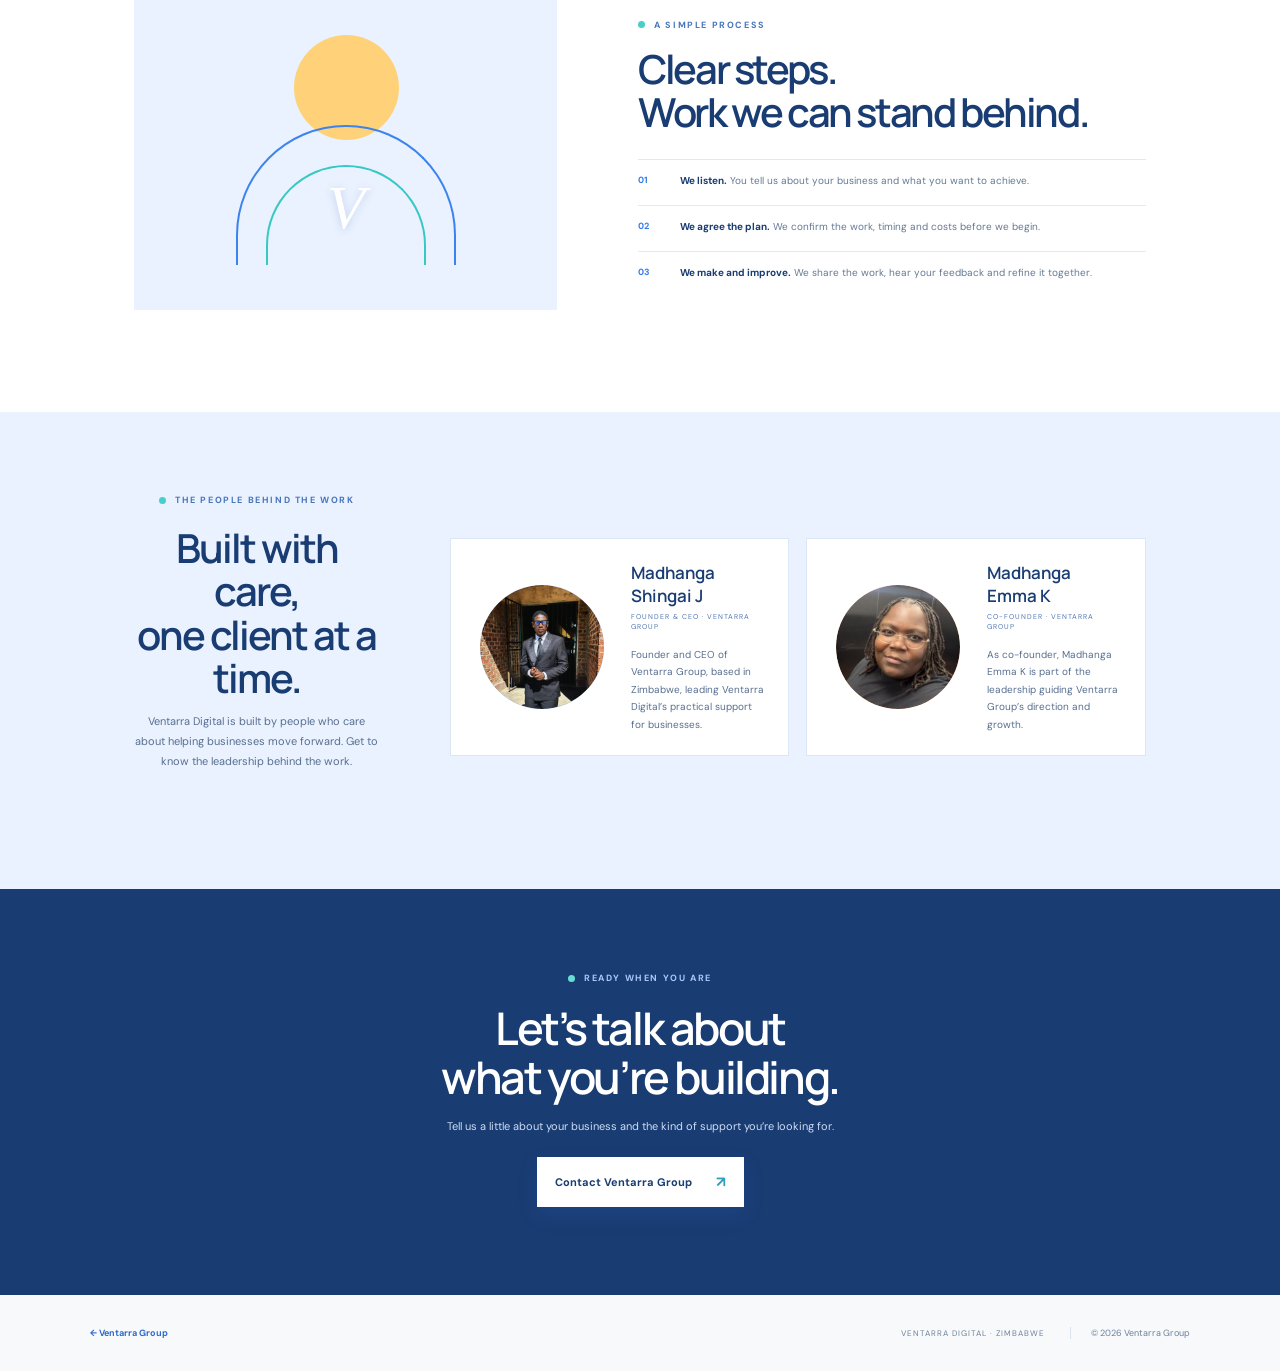
==== commit d42f7083: "Add files via upload" ====
--- a/ventarra-digital.html
+++ b/ventarra-digital.html
@@ -1,74 +1,74 @@
-<!doctype html>
-<html lang="en">
-<head>
-  <meta charset="utf-8">
-  <meta name="viewport" content="width=device-width, initial-scale=1">
-  <meta name="theme-color" content="#193c72">
-  <meta name="description" content="Ventarra Digital helps small businesses build their online presence with websites, social content and campaign support." />
-  <title>Ventarra Digital — Ideas in motion</title>
-  <link rel="icon" type="image/svg+xml" href="digital-favicon.svg">
-  <link rel="preconnect" href="https://fonts.googleapis.com">
-  <link rel="preconnect" href="https://fonts.gstatic.com" crossorigin>
-  <link href="https://fonts.googleapis.com/css2?family=DM+Sans:wght@400;500;600;700&family=Manrope:wght@400;500;600;700;800&display=swap" rel="stylesheet">
-  <link rel="stylesheet" href="styles.css">
-  <link rel="stylesheet" href="digital.css">
-  <script src="script.js" defer></script>
-</head>
-<body class="digital-site">
-  <a class="skip-link" href="#main">Skip to content</a>
-  <header class="site-header">
-    <a class="digital-brand" href="ventarra-digital.html" aria-label="Ventarra Digital home"><img src="ventarra-digital-logo.svg" alt="Ventarra Digital"></a>
-    <button class="menu-toggle" aria-expanded="false" aria-controls="site-nav" aria-label="Open menu"><span></span><span></span></button>
-    <nav id="site-nav" class="site-nav" aria-label="Main navigation">
-      <a href="#services">Services</a><a href="#approach">How we work</a><a href="#leadership">Leadership</a><a class="nav-cta" href="index.html#contact">Get in touch <span aria-hidden="true">↗</span></a>
-    </nav>
-  </header>
-  <main id="main">
-    <section class="digital-hero" id="top">
-      <div class="digital-hero-copy">
-        <p class="digital-eyebrow"><span></span> A VENTARRA GROUP DIVISION</p>
-        <h1>Make your next<br>move <em>visible.</em></h1>
-        <p class="digital-lead">We help small businesses build a clear online presence—from a simple website and social content to thoughtfully managed digital campaigns.</p>
-        <div class="digital-actions"><a class="digital-button" href="#services">Explore our services <span aria-hidden="true">↓</span></a><a class="digital-text-link" href="index.html">Meet Ventarra Group <span aria-hidden="true">↗</span></a></div>
-        <div class="digital-proof"><i></i><span>Zimbabwe-based · Building for a wider world</span></div>
-      </div>
-      <div class="digital-art" role="img" aria-label="A blue horizon with a rising sun and connected lines">
-        <div class="digital-art-sun"></div><div class="digital-art-orbit orbit-a"></div><div class="digital-art-orbit orbit-b"></div>
-        <div class="digital-signal"><i></i><i></i><i></i><i></i><i></i></div>
-        <div class="digital-land land-a"></div><div class="digital-land land-b"></div><div class="digital-land land-c"></div>
-        <span class="digital-art-note">IDEAS IN MOTION <b>07 / HORIZON</b></span>
-      </div>
-    </section>
-    <section class="digital-services section-pad" id="services">
-      <div class="digital-heading"><p class="digital-eyebrow"><span></span> HOW WE CAN HELP</p><h2>Practical support<br>for your next step.</h2><p>Choose a service or tell us what you’re trying to achieve. We’ll start with a conversation and shape the work around your business.</p></div>
-      <div class="digital-service-grid">
-        <article class="digital-service"><span class="service-no">01</span><span class="service-symbol symbol-web" aria-hidden="true">↗</span><p class="service-tag">WEB PRESENCE</p><h3>Simple one-page websites</h3><p>One clear page to introduce your business, explain what you offer and help customers contact you.</p></article>
-        <article class="digital-service"><span class="service-no">02</span><span class="service-symbol symbol-social" aria-hidden="true">◎</span><p class="service-tag">SOCIAL CONTENT</p><h3>Social media setup &amp; content</h3><p>Profile setup and helpful posts and captions that give your business a consistent, professional presence.</p></article>
-        <article class="digital-service"><span class="service-no">03</span><span class="service-symbol symbol-creative" aria-hidden="true">✳</span><p class="service-tag">PROMOTION</p><h3>Designs &amp; advertising copy</h3><p>Promotional designs and words for social posts, WhatsApp Status and other digital channels.</p></article>
-        <article class="digital-service campaign-service"><span class="service-no">04</span><span class="service-symbol symbol-campaign" aria-hidden="true">⌁</span><p class="service-tag">CAMPAIGN SUPPORT</p><h3>Digital campaigns</h3><p>From shaping a campaign idea to creating its adverts and managing how they run, we help businesses promote their services online. We can plan the message and audience, prepare the advert, manage the campaign, and share a clear update on how it performed.</p><p class="budget-note">Any advertising budget is agreed with the client in advance and paid separately from our service fee.</p></article>
-      </div>
-    </section>
-    <section class="digital-approach section-pad" id="approach">
-      <div class="digital-approach-art" aria-hidden="true"><div class="approach-sun"></div><div class="approach-arc arc-one"></div><div class="approach-arc arc-two"></div><div class="approach-v">V</div></div>
-      <div class="digital-approach-copy"><p class="digital-eyebrow"><span></span> A SIMPLE PROCESS</p><h2>Clear steps.<br>Work we can stand behind.</h2><div class="process-list"><div><b>01</b><span><strong>We listen.</strong> You tell us about your business and what you want to achieve.</span></div><div><b>02</b><span><strong>We agree the plan.</strong> We confirm the work, timing and costs before we begin.</span></div><div><b>03</b><span><strong>We make and improve.</strong> We share the work, hear your feedback and refine it together.</span></div></div></div>
-    </section>
-    <section class="founder-section section-pad" id="leadership">
-      <div class="leadership-intro"><p class="digital-eyebrow"><span></span> THE PEOPLE BEHIND THE WORK</p><h2>Built with care,<br>one client at a time.</h2><p>Ventarra Digital is built by people who care about helping businesses move forward. Get to know the leadership behind the work.</p></div>
-      <div class="leadership-grid">
-        <article class="leader-card">
-          <div class="founder-photo has-portrait"><img src="images/madhanga-shingai-j.jpeg" alt="Madhanga Shingai J, Founder and CEO of Ventarra Group"></div>
-          <div class="founder-copy"><div class="founder-name">Madhanga Shingai J</div><div class="founder-title">FOUNDER &amp; CEO · VENTARRA GROUP</div><p>Founder and CEO of Ventarra Group, based in Zimbabwe, leading Ventarra Digital’s practical support for businesses.</p></div>
-        </article>
-        <article class="leader-card">
-          <div class="founder-photo aunt-photo has-portrait"><img src="images/madhanga-emma-k.jpeg" alt="Madhanga Emma K, Co-Founder of Ventarra Group"></div>
-          <div class="founder-copy"><div class="founder-name">Madhanga Emma K</div><div class="founder-title">CO-FOUNDER · VENTARRA GROUP</div><p>As co-founder, Madhanga Emma K is part of the leadership guiding Ventarra Group’s direction and growth.</p></div>
-        </article>
-      </div>
-    </section>
-    <section class="digital-contact section-pad">
-      <p class="digital-eyebrow"><span></span> READY WHEN YOU ARE</p><h2>Let’s talk about<br>what you’re building.</h2><p>Tell us a little about your business and the kind of support you’re looking for.</p><a class="digital-button" href="index.html#contact">Contact Ventarra Group <span aria-hidden="true">↗</span></a>
-    </section>
-  </main>
-  <footer class="digital-footer"><a href="index.html">← Ventarra Group</a><span>VENTARRA DIGITAL · ZIMBABWE</span><span>© <span id="year">2026</span> Ventarra Group</span></footer>
-</body>
-</html>
+<!doctype html>
+<html lang="en">
+<head>
+  <meta charset="utf-8">
+  <meta name="viewport" content="width=device-width, initial-scale=1">
+  <meta name="theme-color" content="#193c72">
+  <meta name="description" content="Ventarra Digital helps small businesses build their online presence with websites, social content and campaign support." />
+  <title>Ventarra Digital — Ideas in motion</title>
+  <link rel="icon" type="image/svg+xml" href="digital-favicon.svg">
+  <link rel="preconnect" href="https://fonts.googleapis.com">
+  <link rel="preconnect" href="https://fonts.gstatic.com" crossorigin>
+  <link href="https://fonts.googleapis.com/css2?family=DM+Sans:wght@400;500;600;700&family=Manrope:wght@400;500;600;700;800&display=swap" rel="stylesheet">
+  <link rel="stylesheet" href="styles.css">
+  <link rel="stylesheet" href="digital.css">
+  <script src="script.js" defer></script>
+</head>
+<body class="digital-site">
+  <a class="skip-link" href="#main">Skip to content</a>
+  <header class="site-header">
+    <a class="digital-brand" href="ventarra-digital.html" aria-label="Ventarra Digital home"><img src="ventarra-digital-logo.svg" alt="Ventarra Digital"></a>
+    <button class="menu-toggle" aria-expanded="false" aria-controls="site-nav" aria-label="Open menu"><span></span><span></span></button>
+    <nav id="site-nav" class="site-nav" aria-label="Main navigation">
+      <a href="#services">Services</a><a href="#approach">How we work</a><a href="#leadership">Leadership</a><a class="nav-cta" href="index.html#contact">Get in touch <span aria-hidden="true">↗</span></a>
+    </nav>
+  </header>
+  <main id="main">
+    <section class="digital-hero" id="top">
+      <div class="digital-hero-copy">
+        <p class="digital-eyebrow"><span></span> A VENTARRA GROUP DIVISION</p>
+        <h1>Make your next<br>move <em>visible.</em></h1>
+        <p class="digital-lead">We help small businesses build a clear online presence—from a simple website and social content to thoughtfully managed digital campaigns.</p>
+        <div class="digital-actions"><a class="digital-button" href="#services">Explore our services <span aria-hidden="true">↓</span></a><a class="digital-text-link" href="index.html">Meet Ventarra Group <span aria-hidden="true">↗</span></a></div>
+        <div class="digital-proof"><i></i><span>Zimbabwe-based · Building for a wider world</span></div>
+      </div>
+      <div class="digital-art" role="img" aria-label="A blue horizon with a rising sun and connected lines">
+        <div class="digital-art-sun"></div><div class="digital-art-orbit orbit-a"></div><div class="digital-art-orbit orbit-b"></div>
+        <div class="digital-signal"><i></i><i></i><i></i><i></i><i></i></div>
+        <div class="digital-land land-a"></div><div class="digital-land land-b"></div><div class="digital-land land-c"></div>
+        <span class="digital-art-note">IDEAS IN MOTION <b>07 / HORIZON</b></span>
+      </div>
+    </section>
+    <section class="digital-services section-pad" id="services">
+      <div class="digital-heading"><p class="digital-eyebrow"><span></span> HOW WE CAN HELP</p><h2>Practical support<br>for your next step.</h2><p>Choose a service or tell us what you’re trying to achieve. We’ll start with a conversation and shape the work around your business.</p></div>
+      <div class="digital-service-grid">
+        <article class="digital-service"><span class="service-no">01</span><span class="service-symbol symbol-web" aria-hidden="true">↗</span><p class="service-tag">WEB PRESENCE</p><h3>Simple one-page websites</h3><p>One clear page to introduce your business, explain what you offer and help customers contact you.</p></article>
+        <article class="digital-service"><span class="service-no">02</span><span class="service-symbol symbol-social" aria-hidden="true">◎</span><p class="service-tag">SOCIAL CONTENT</p><h3>Social media setup &amp; content</h3><p>Profile setup and helpful posts and captions that give your business a consistent, professional presence.</p></article>
+        <article class="digital-service"><span class="service-no">03</span><span class="service-symbol symbol-creative" aria-hidden="true">✳</span><p class="service-tag">PROMOTION</p><h3>Designs &amp; advertising copy</h3><p>Promotional designs and words for social posts, WhatsApp Status and other digital channels.</p></article>
+        <article class="digital-service campaign-service"><span class="service-no">04</span><span class="service-symbol symbol-campaign" aria-hidden="true">⌁</span><p class="service-tag">CAMPAIGN SUPPORT</p><h3>Digital campaigns</h3><p>From shaping a campaign idea to creating its adverts and managing how they run, we help businesses promote their services online. We can plan the message and audience, prepare the advert, manage the campaign, and share a clear update on how it performed.</p><p class="budget-note">Any advertising budget is agreed with the client in advance and paid separately from our service fee.</p></article>
+      </div>
+    </section>
+    <section class="digital-approach section-pad" id="approach">
+      <div class="digital-approach-art" aria-hidden="true"><div class="approach-sun"></div><div class="approach-arc arc-one"></div><div class="approach-arc arc-two"></div><div class="approach-v">V</div></div>
+      <div class="digital-approach-copy"><p class="digital-eyebrow"><span></span> A SIMPLE PROCESS</p><h2>Clear steps.<br>Work we can stand behind.</h2><div class="process-list"><div><b>01</b><span><strong>We listen.</strong> You tell us about your business and what you want to achieve.</span></div><div><b>02</b><span><strong>We agree the plan.</strong> We confirm the work, timing and costs before we begin.</span></div><div><b>03</b><span><strong>We make and improve.</strong> We share the work, hear your feedback and refine it together.</span></div></div></div>
+    </section>
+    <section class="founder-section section-pad" id="leadership">
+      <div class="leadership-intro"><p class="digital-eyebrow"><span></span> THE PEOPLE BEHIND THE WORK</p><h2>Built with care,<br>one client at a time.</h2><p>Ventarra Digital is built by people who care about helping businesses move forward. Get to know the leadership behind the work.</p></div>
+      <div class="leadership-grid">
+        <article class="leader-card">
+          <div class="founder-photo has-portrait"><img src="images/madhanga-shingai-j.jpeg" alt="Madhanga Shingai J, Founder and CEO of Ventarra Group"></div>
+          <div class="founder-copy"><div class="founder-name">Madhanga Shingai J</div><div class="founder-title">FOUNDER &amp; CEO · VENTARRA GROUP</div><p>Founder and CEO of Ventarra Group, based in Zimbabwe, leading Ventarra Digital’s practical support for businesses.</p></div>
+        </article>
+        <article class="leader-card">
+          <div class="founder-photo aunt-photo has-portrait"><img src="[data-uri]" alt="Madhanga Emma K, Co-Founder of Ventarra Group"></div>
+          <div class="founder-copy"><div class="founder-name">Madhanga Emma K</div><div class="founder-title">CO-FOUNDER · VENTARRA GROUP</div><p>As co-founder, Madhanga Emma K is part of the leadership guiding Ventarra Group’s direction and growth.</p></div>
+        </article>
+      </div>
+    </section>
+    <section class="digital-contact section-pad">
+      <p class="digital-eyebrow"><span></span> READY WHEN YOU ARE</p><h2>Let’s talk about<br>what you’re building.</h2><p>Tell us a little about your business and the kind of support you’re looking for.</p><a class="digital-button" href="index.html#contact">Contact Ventarra Group <span aria-hidden="true">↗</span></a>
+    </section>
+  </main>
+  <footer class="digital-footer"><a href="index.html">← Ventarra Group</a><span>VENTARRA DIGITAL · ZIMBABWE</span><span>© <span id="year">2026</span> Ventarra Group</span></footer>
+</body>
+</html>
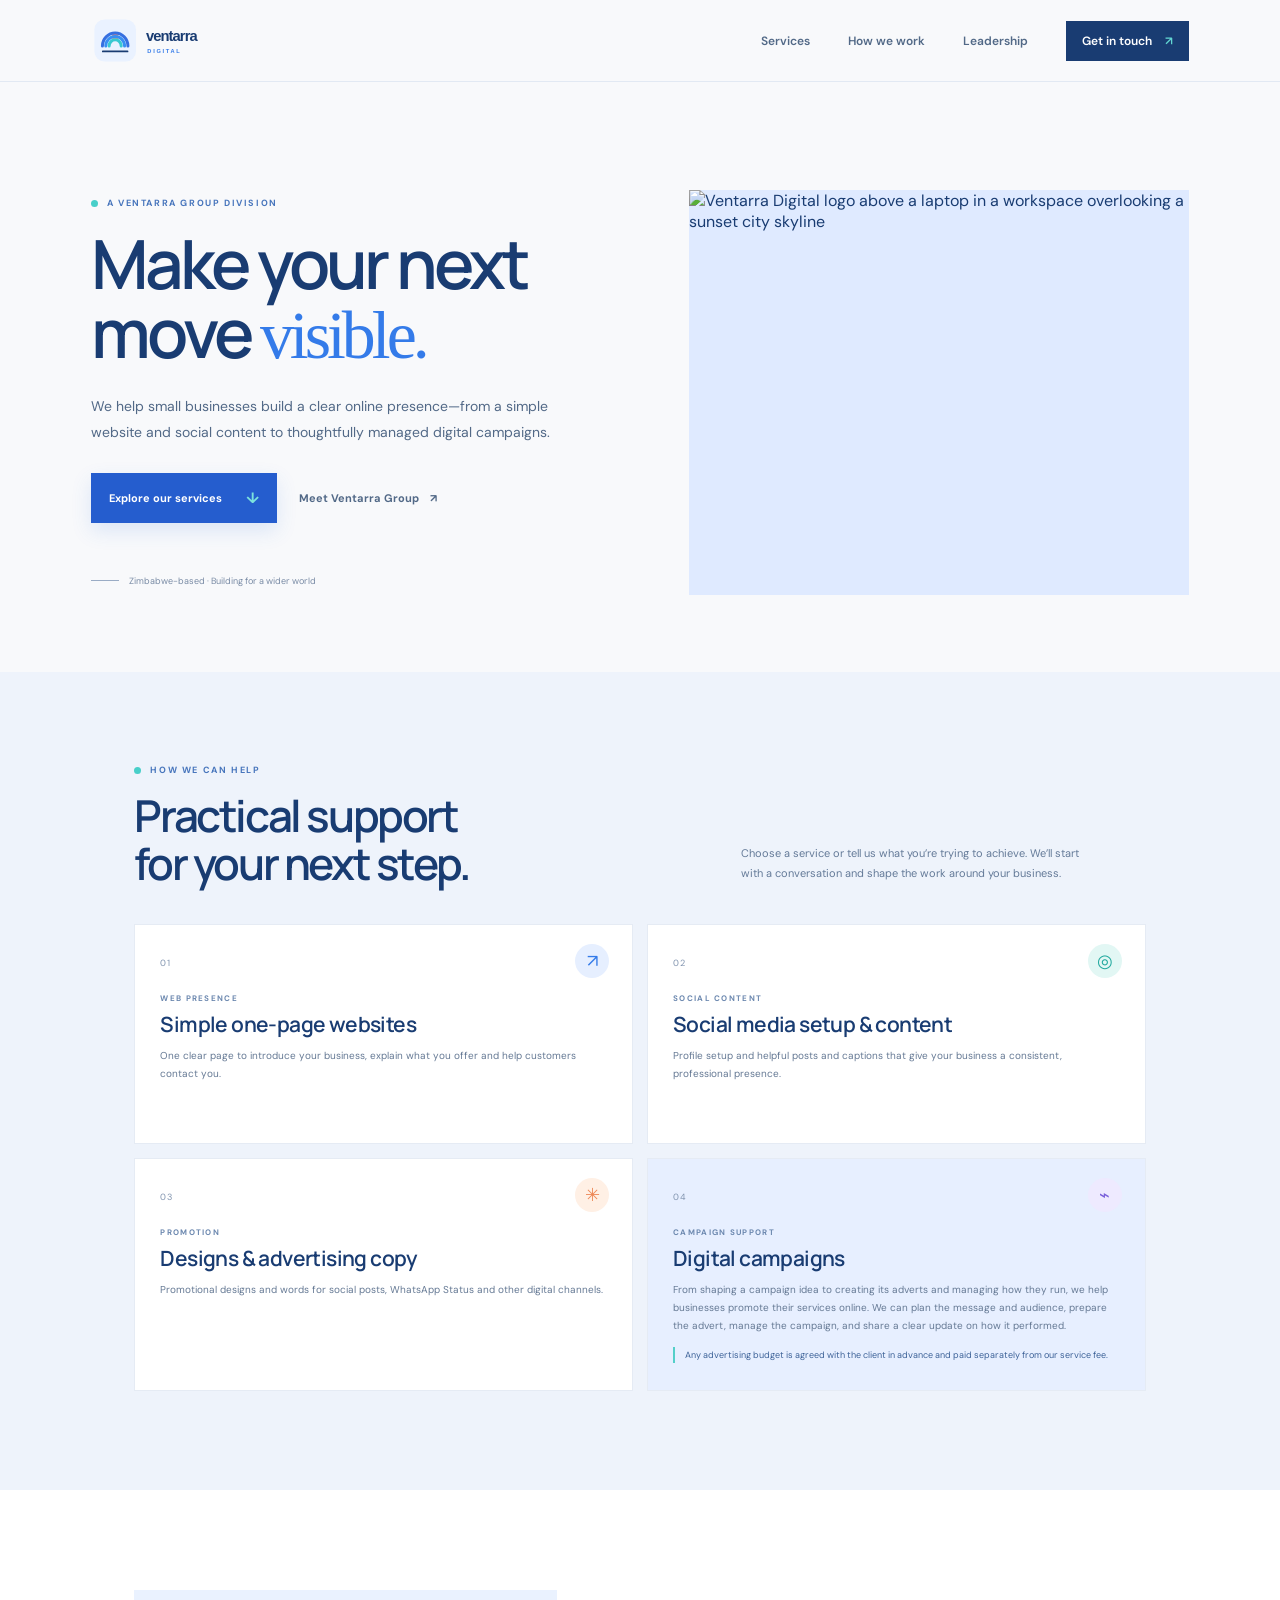
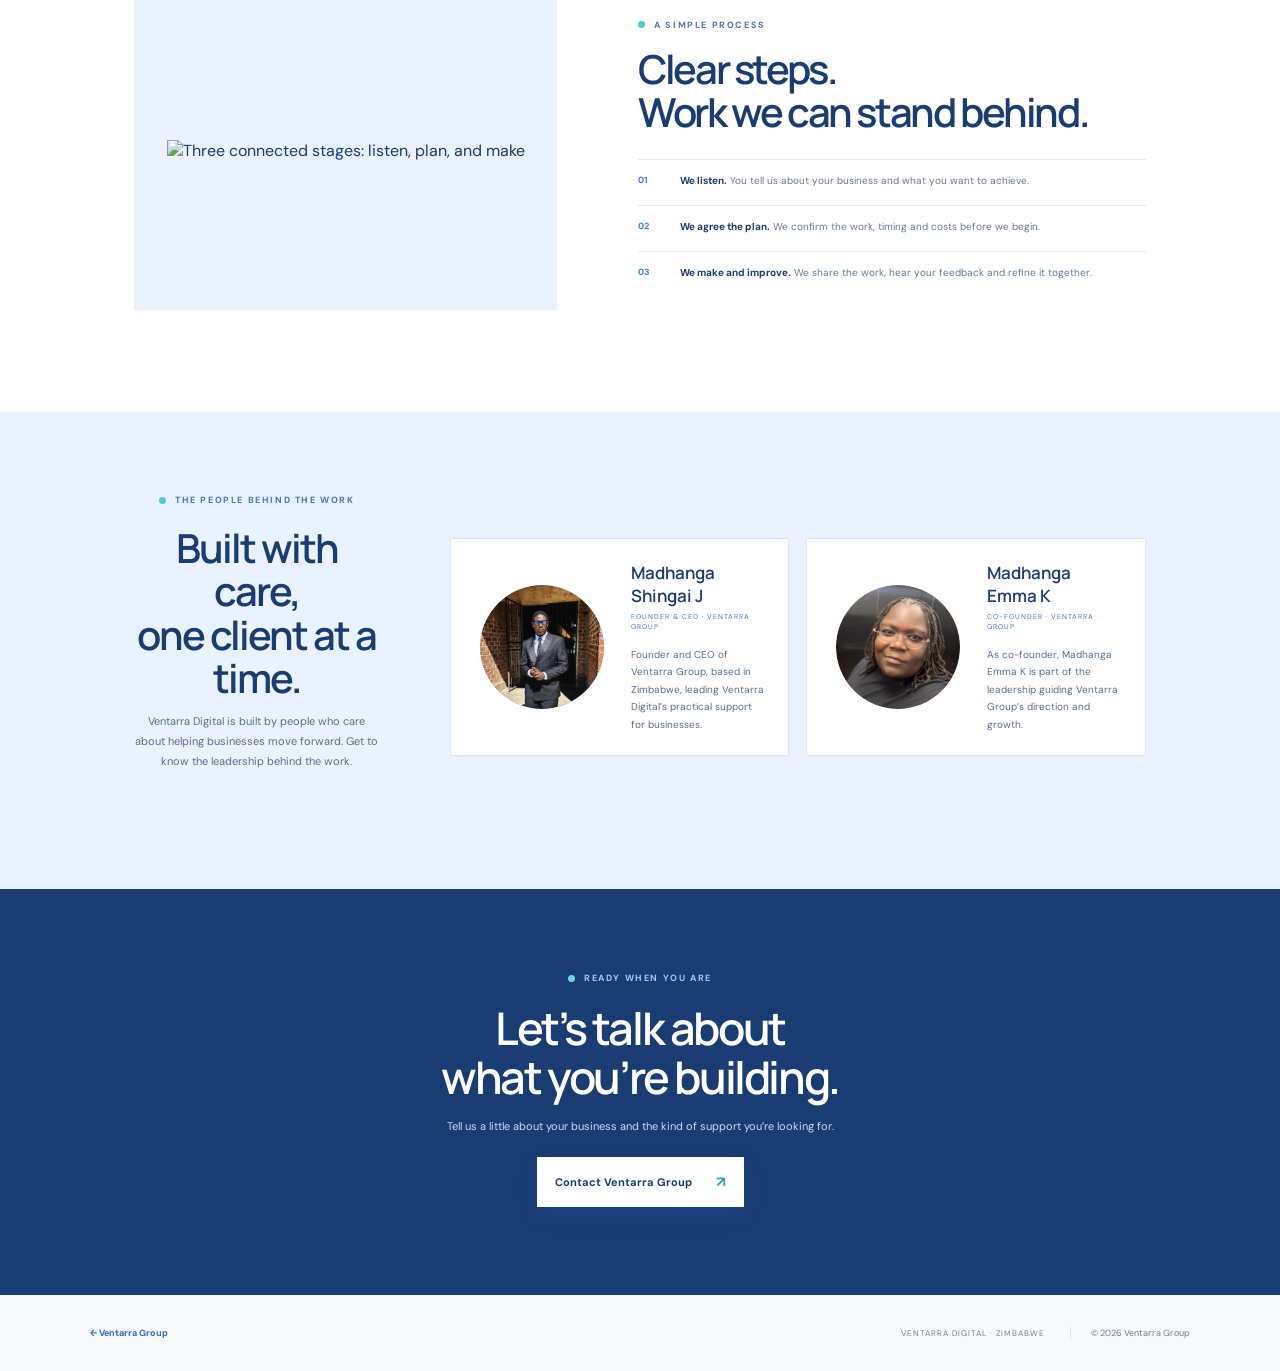
==== commit 669a12ac: "Add files via upload" ====
--- a/ventarra-digital.html
+++ b/ventarra-digital.html
@@ -32,11 +32,8 @@
         <div class="digital-actions"><a class="digital-button" href="#services">Explore our services <span aria-hidden="true">↓</span></a><a class="digital-text-link" href="index.html">Meet Ventarra Group <span aria-hidden="true">↗</span></a></div>
         <div class="digital-proof"><i></i><span>Zimbabwe-based · Building for a wider world</span></div>
       </div>
-      <div class="digital-art" role="img" aria-label="A blue horizon with a rising sun and connected lines">
-        <div class="digital-art-sun"></div><div class="digital-art-orbit orbit-a"></div><div class="digital-art-orbit orbit-b"></div>
-        <div class="digital-signal"><i></i><i></i><i></i><i></i><i></i></div>
-        <div class="digital-land land-a"></div><div class="digital-land land-b"></div><div class="digital-land land-c"></div>
-        <span class="digital-art-note">IDEAS IN MOTION <b>07 / HORIZON</b></span>
+      <div class="digital-art digital-art-cover">
+        <img src="social-assets/Ventarra Digital Sunset Workspace.png" alt="Ventarra Digital logo above a laptop in a workspace overlooking a sunset city skyline">
       </div>
     </section>
     <section class="digital-services section-pad" id="services">
@@ -49,7 +46,7 @@
       </div>
     </section>
     <section class="digital-approach section-pad" id="approach">
-      <div class="digital-approach-art" aria-hidden="true"><div class="approach-sun"></div><div class="approach-arc arc-one"></div><div class="approach-arc arc-two"></div><div class="approach-v">V</div></div>
+      <div class="digital-approach-art"><img class="approach-cover" src="social-assets/digital-process-cover.svg" alt="Three connected stages: listen, plan, and make"></div>
       <div class="digital-approach-copy"><p class="digital-eyebrow"><span></span> A SIMPLE PROCESS</p><h2>Clear steps.<br>Work we can stand behind.</h2><div class="process-list"><div><b>01</b><span><strong>We listen.</strong> You tell us about your business and what you want to achieve.</span></div><div><b>02</b><span><strong>We agree the plan.</strong> We confirm the work, timing and costs before we begin.</span></div><div><b>03</b><span><strong>We make and improve.</strong> We share the work, hear your feedback and refine it together.</span></div></div></div>
     </section>
     <section class="founder-section section-pad" id="leadership">
--- a/styles.css
+++ b/styles.css
@@ -3,3 +3,9 @@
 @media(max-width:800px){.site-header{padding:0 5%;height:72px}.site-nav{gap:19px}.hero{padding:60px 6% 23px;column-gap:4%;min-height:565px}.hero h1{font-size:52px}.hero-art{min-height:390px}.hero-intro{font-size:13px}.section-pad{padding-left:7%;padding-right:7%}.intro{grid-template-columns:.7fr 2fr;padding-top:90px;padding-bottom:90px}.approach{grid-template-columns:.7fr 2fr}.approach-stamp{right:4%;top:40px;width:145px;height:145px;opacity:.65}.principles{max-width:570px}.contact{grid-template-columns:.7fr 2fr}}
 @media(max-width:600px){.site-header{height:66px;padding:0 6%}.menu-toggle{display:flex;border:0;background:none;padding:8px;flex-direction:column;gap:5px}.menu-toggle span{width:21px;height:1px;background:var(--ink)}.site-nav{display:none;position:absolute;z-index:5;top:66px;left:0;right:0;background:var(--paper);padding:22px 6% 28px;align-items:stretch;gap:19px;flex-direction:column;border-bottom:1px solid var(--line)}.site-nav.is-open{display:flex}.nav-cta{text-align:center}.hero{display:flex;flex-direction:column;padding:40px 6% 20px;gap:35px}.hero-copy{padding:0}.hero h1{font-size:48px;letter-spacing:-2.8px}.hero-intro{font-size:13px;line-height:1.75;margin:18px 0 21px}.hero-actions{gap:16px}.button{padding:14px;font-size:10px;gap:14px}.text-link{font-size:10px}.hero-note{margin-top:31px}.hero-art{min-height:320px}.art-sun{width:120px;height:120px;top:45px}.hero-bottom{margin-top:0}.section-pad{padding-left:6%;padding-right:6%}.intro,.approach,.contact{display:block;padding-top:68px;padding-bottom:70px}.section-label{margin-bottom:35px}.intro h2,.section-heading h2,.approach h2,.contact h2{font-size:39px;letter-spacing:-2px}.intro-bottom{grid-template-columns:1fr;gap:13px;margin-top:20px}.intro-bottom p{font-size:11px}.divisions{padding-top:68px;padding-bottom:65px}.section-heading{display:block;margin-bottom:27px}.section-heading>p{margin-top:14px}.section-heading h2{font-size:39px}.division-grid{grid-template-columns:1fr;gap:13px}.division-card{padding:17px}.card-visual{height:150px}.card-copy{max-width:100%}.stage-note{align-items:flex-start;line-height:1.6}.approach-stamp{right:3%;top:72px;width:105px;height:105px;opacity:.45}.approach-stamp b{font-size:43px}.approach-desc{max-width:320px;font-size:11px}.principles{grid-template-columns:1fr;gap:14px}.principles>div{padding-top:10px}.principles h3{margin:7px 0 4px}.contact{padding-top:68px;padding-bottom:70px}.contact-main>p:not(.eyebrow):not(.contact-small){font-size:11px}.site-footer{padding:19px 6%;display:grid;grid-template-columns:1fr auto;gap:15px}.footer-location{grid-column:1}.back-top{grid-column:2;grid-row:1}.copyright{grid-column:2;grid-row:2;padding-left:0;border:0}}
 @media(prefers-reduced-motion:reduce){html{scroll-behavior:auto}}
+
+.digital-visual{display:grid;place-items:center}.digital-favicon-image{display:block;width:112px;height:112px;object-fit:contain;border-radius:22px;box-shadow:0 12px 28px rgba(24,54,46,.12)}
+
+.division-cover{display:block;width:100%;max-width:100%;height:100%;object-fit:cover}
+
+.hero-art-image{width:100%;height:auto;min-height:0;aspect-ratio:3/2;align-self:center;background:#082b4b}.hero-art-image img{display:block;width:100%;max-width:100%;height:100%;object-fit:cover}
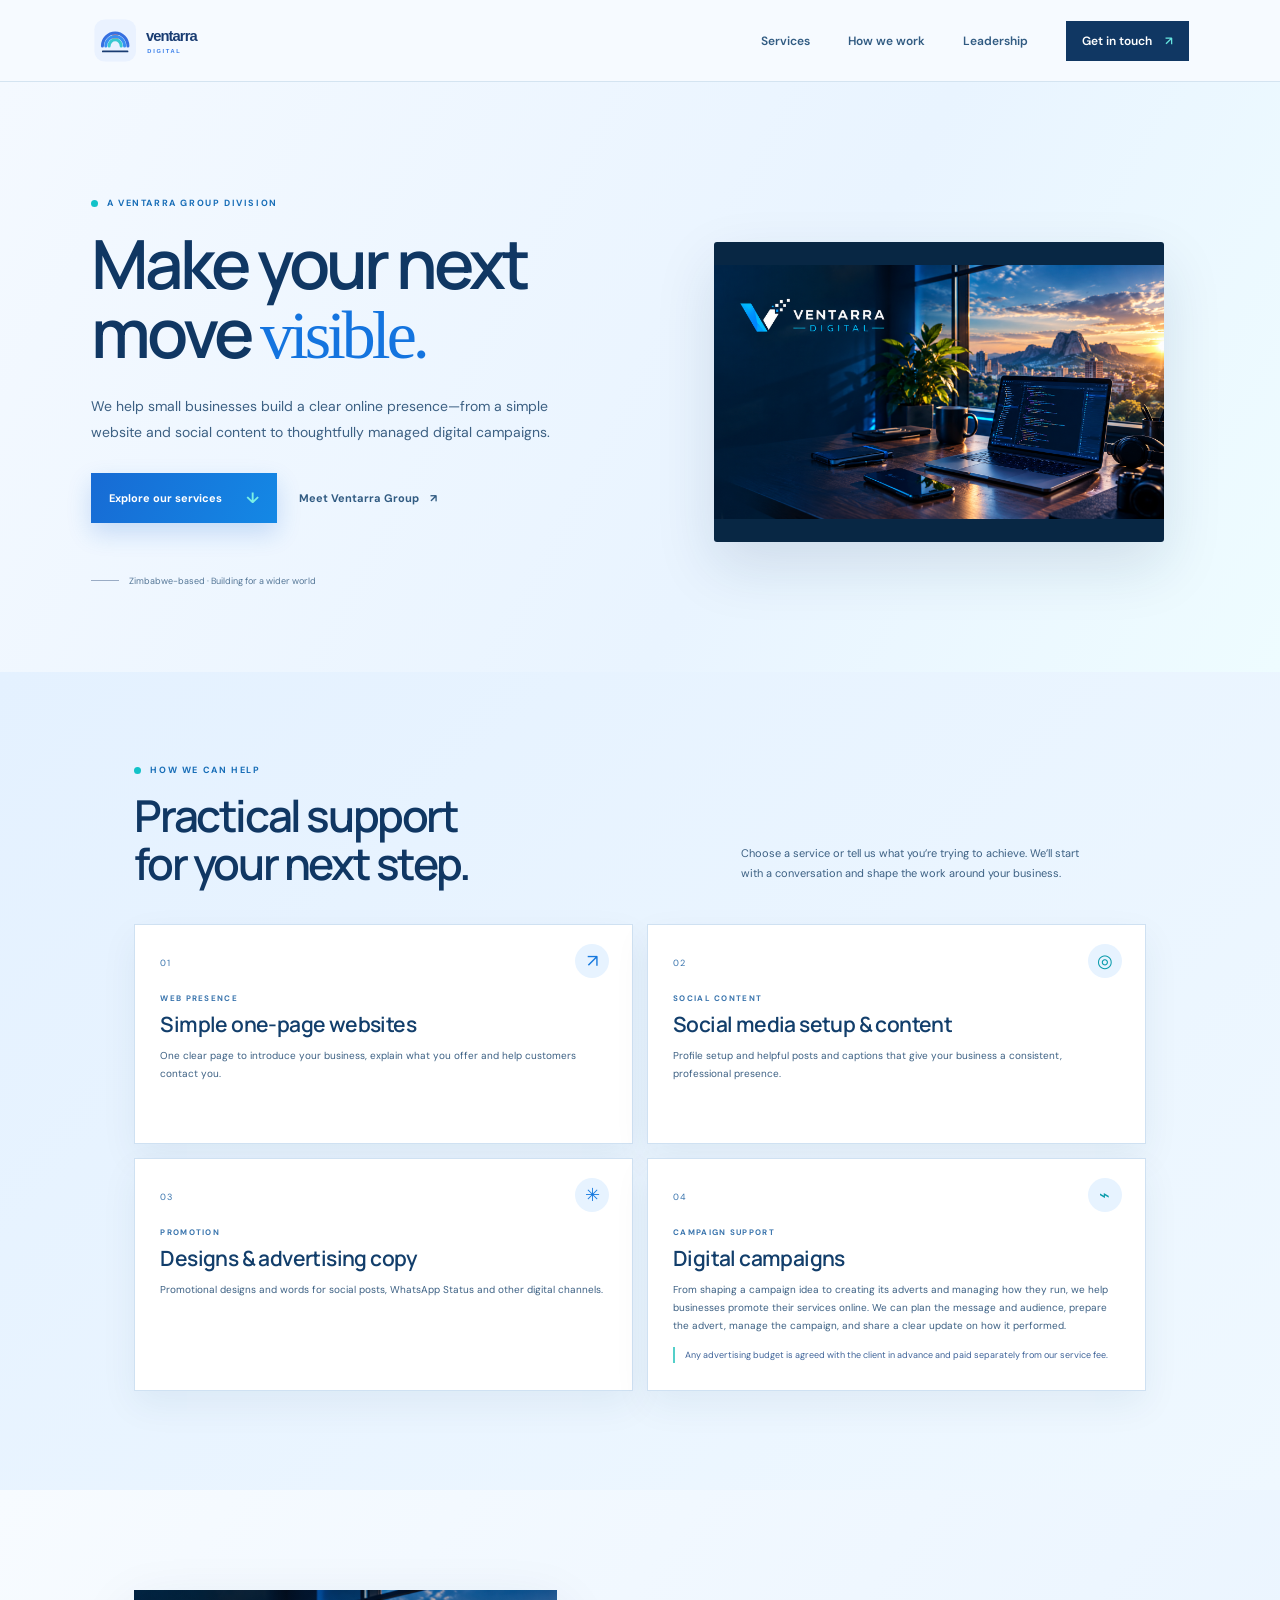
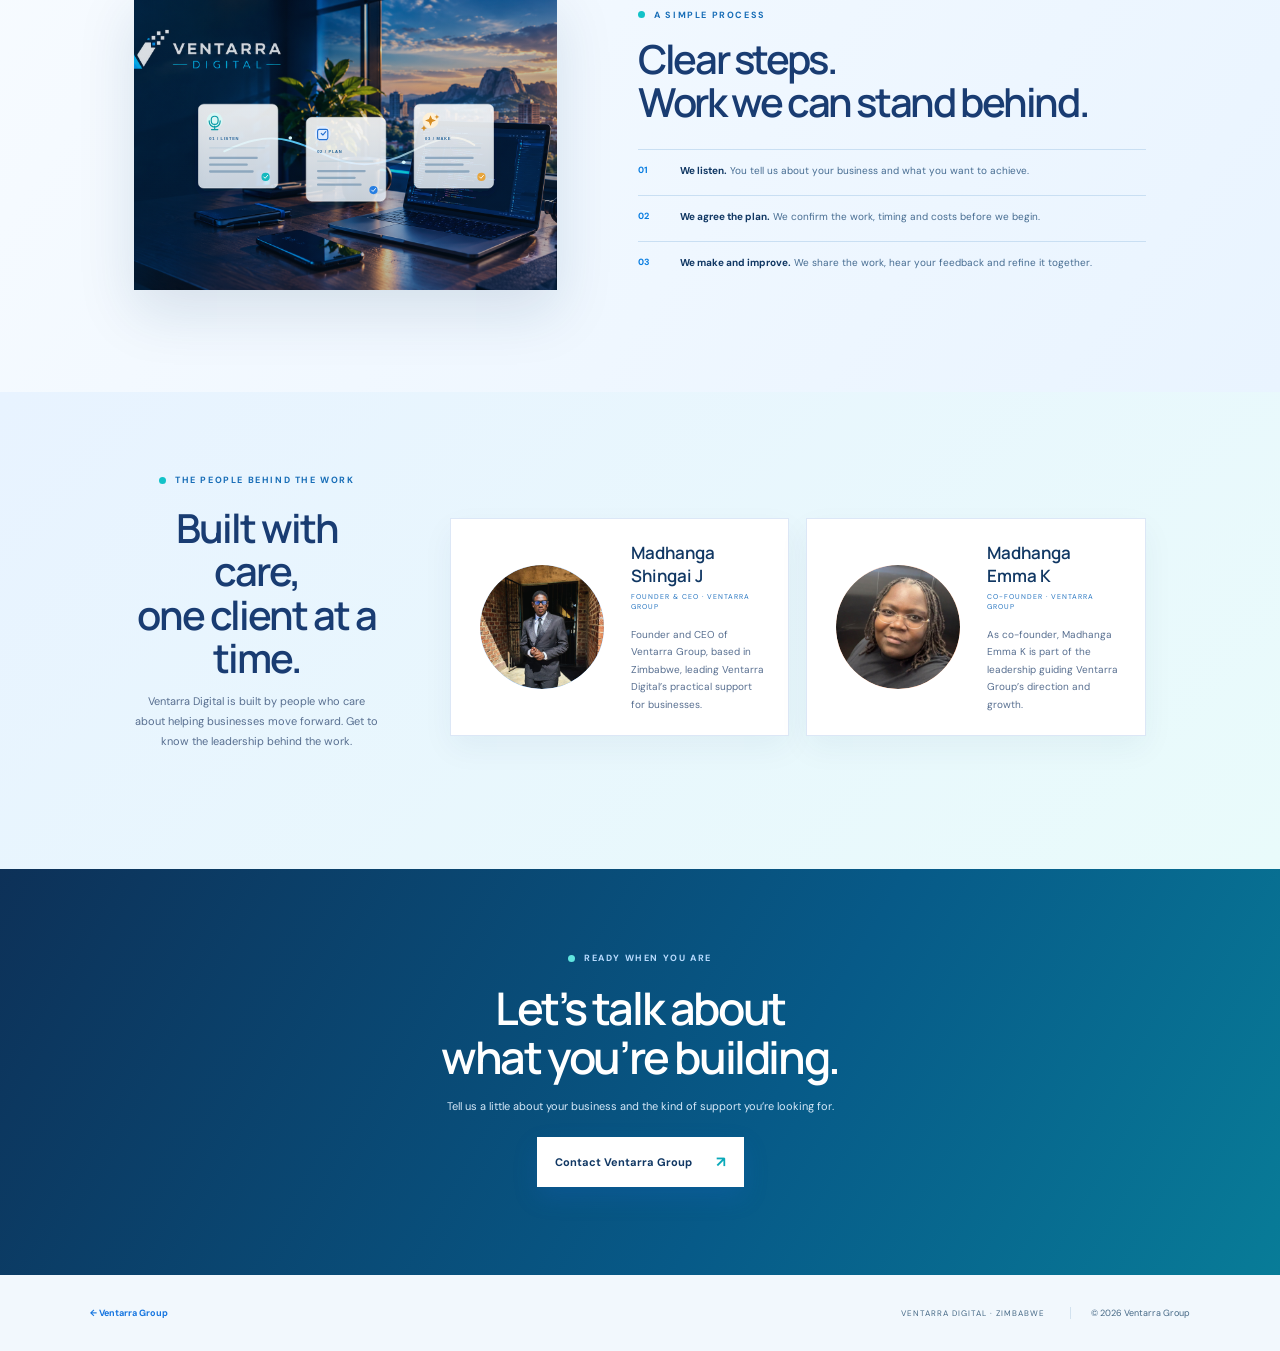
==== commit 9b842807: "Add files via upload" ====
--- a/ventarra-digital.html
+++ b/ventarra-digital.html
@@ -10,8 +10,8 @@
   <link rel="preconnect" href="https://fonts.googleapis.com">
   <link rel="preconnect" href="https://fonts.gstatic.com" crossorigin>
   <link href="https://fonts.googleapis.com/css2?family=DM+Sans:wght@400;500;600;700&family=Manrope:wght@400;500;600;700;800&display=swap" rel="stylesheet">
-  <link rel="stylesheet" href="styles.css">
-  <link rel="stylesheet" href="digital.css">
+  <link rel="stylesheet" href="styles.css?v=20261020-3">
+  <link rel="stylesheet" href="digital.css?v=20261020-3">
   <script src="script.js" defer></script>
 </head>
 <body class="digital-site">
@@ -46,7 +46,7 @@
       </div>
     </section>
     <section class="digital-approach section-pad" id="approach">
-      <div class="digital-approach-art"><img class="approach-cover" src="social-assets/digital-process-cover.svg" alt="Three connected stages: listen, plan, and make"></div>
+      <div class="digital-approach-art"><img class="approach-cover" src="social-assets/digital-process-cover.svg?v=20261020-5" alt="Three connected steps for listening, planning and making, with the digital workspace visible behind them"></div>
       <div class="digital-approach-copy"><p class="digital-eyebrow"><span></span> A SIMPLE PROCESS</p><h2>Clear steps.<br>Work we can stand behind.</h2><div class="process-list"><div><b>01</b><span><strong>We listen.</strong> You tell us about your business and what you want to achieve.</span></div><div><b>02</b><span><strong>We agree the plan.</strong> We confirm the work, timing and costs before we begin.</span></div><div><b>03</b><span><strong>We make and improve.</strong> We share the work, hear your feedback and refine it together.</span></div></div></div>
     </section>
     <section class="founder-section section-pad" id="leadership">
--- a/styles.css
+++ b/styles.css
@@ -1,4 +1,4 @@
-:root{--paper:#f5f5ee;--ink:#18362e;--green:#2d634d;--lime:#c3d85d;--muted:#68756d;--line:#d9ddd3;--white:#fff;--serif:Georgia,'Times New Roman',serif;--sans:'DM Sans',Arial,sans-serif;--display:'Manrope','DM Sans',sans-serif}*{box-sizing:border-box}html{scroll-behavior:smooth}body{margin:0;background:var(--paper);color:var(--ink);font-family:var(--sans);-webkit-font-smoothing:antialiased}a{color:inherit;text-decoration:none}.skip-link{position:absolute;top:-60px;left:1rem;z-index:10;background:white;padding:.8rem}.skip-link:focus{top:1rem}.site-header{height:82px;padding:0 7.1%;display:flex;align-items:center;justify-content:space-between;border-bottom:1px solid rgba(24,54,46,.1)}.brand{display:flex;align-items:center;gap:11px;font-family:var(--display);font-weight:800;font-size:17px;letter-spacing:-.7px}.brand-mark{display:grid;place-items:center;width:29px;height:29px;background:var(--green);color:var(--lime);font-size:17px;font-family:var(--serif);font-style:italic}.brand-light{font-weight:500;color:#728078}.site-nav{display:flex;align-items:center;gap:38px;font-size:12px;font-weight:600}.site-nav>a:not(.nav-cta){color:#55645c}.site-nav>a:hover,.text-link:hover,.card-link:hover{color:var(--green)}.nav-cta{background:var(--green);color:white;padding:12px 16px}.nav-cta span{color:var(--lime);padding-left:10px}.menu-toggle{display:none}.hero{padding:94px 7.1% 25px;min-height:640px;display:grid;grid-template-columns:1fr .94fr;grid-template-rows:1fr auto;column-gap:6%;position:relative}.hero-copy{padding-top:34px}.eyebrow{font-size:9px;font-weight:700;letter-spacing:1.6px;color:var(--green);margin:0 0 24px}.hero .eyebrow{display:flex;align-items:center;gap:9px}.eyebrow-dot,.stage-dot{width:7px;height:7px;border-radius:50%;background:#91a946;display:inline-block}.hero h1,.section-heading h2,.intro h2,.approach h2,.contact h2{font-family:var(--display);font-size:clamp(44px,5.2vw,68px);line-height:1.04;letter-spacing:-4px;margin:0;font-weight:600}.hero h1 em,.section-heading h2 em,.approach h2 em,.contact h2 em{font-family:var(--serif);font-weight:400;color:var(--green)}.hero-intro{font-size:15px;line-height:1.8;max-width:440px;color:#5e6c63;margin:25px 0 28px}.hero-actions{display:flex;align-items:center;gap:25px}.button{display:inline-flex;align-items:center;gap:26px;padding:16px 19px;font-size:11px;font-weight:600}.button-dark{background:var(--green);color:white}.button-dark span{color:var(--lime);font-size:15px}.text-link{font-size:11px;font-weight:600}.text-link span{padding-left:8px}.hero-note{display:flex;align-items:center;gap:12px;color:#758079;font-size:10px;margin-top:70px}.note-line{height:1px;width:33px;background:#9caa9f}.hero-art{min-height:440px;position:relative;overflow:hidden;background:#e5eadd}.art-sun{width:154px;height:154px;border-radius:50%;position:absolute;background:#d1dc99;top:60px;right:20%;opacity:.8}.art-orbit{position:absolute;border:1px solid rgba(42,91,67,.18);border-radius:50%;z-index:1}.orbit-one{width:350px;height:350px;top:-62px;right:9%}.orbit-two{width:455px;height:455px;top:-114px;right:-6%}.field{position:absolute;bottom:-80px;width:120%;height:230px;left:-5%;border-radius:50% 45% 0 0}.field-back{background:#9bb68b;transform:rotate(-8deg);bottom:-54px}.field-mid{background:#577c5b;transform:rotate(7deg);bottom:-119px;left:-12%}.field-front{background:#274d3d;transform:rotate(-3deg);bottom:-176px;left:-1%}.signal{position:absolute;top:111px;left:21%;z-index:2;display:flex;align-items:center;gap:8px;transform:rotate(-36deg)}.signal i{display:block;width:4px;border-radius:5px;background:#456f54;height:22px}.signal i:nth-child(2){height:41px}.signal i:nth-child(3){height:62px;background:#2d634d}.signal i:nth-child(4){height:41px}.signal i:nth-child(5){height:22px}.art-caption{position:absolute;z-index:3;left:24px;top:23px;right:24px;display:flex;justify-content:space-between;text-transform:uppercase;letter-spacing:1px;font-size:8px;color:#506553}.art-coordinate{position:absolute;right:25px;bottom:28px;color:#eff2e6;z-index:3;font-size:8px;letter-spacing:1.6px}.hero-bottom{grid-column:1/-1;display:flex;align-items:center;gap:15px;margin-top:31px;font-size:8px;letter-spacing:1.5px;color:#829087}.bottom-rule{height:1px;background:#d7dcd2;flex:1}.section-pad{padding-left:10.5%;padding-right:10.5%}.intro{padding-top:120px;padding-bottom:129px;display:grid;grid-template-columns:1fr 3fr;border-top:1px solid var(--line)}.section-label{display:flex;gap:15px;font-size:8px;font-weight:700;letter-spacing:1.3px;color:#8a968e}.section-label span:first-child{color:var(--green)}.intro-content{max-width:760px}.intro-content .eyebrow{margin-bottom:20px}.intro h2,.section-heading h2,.approach h2,.contact h2{font-size:48px;letter-spacing:-2.7px}.intro h2 span{font-family:var(--serif);font-weight:400;color:var(--green)}.intro-bottom{display:grid;grid-template-columns:1fr 1fr;gap:42px;margin-top:26px;max-width:680px}.intro-bottom p{color:#68756d;font-size:12px;line-height:1.8;margin:0}.divisions{background:#ebece3;padding-top:99px;padding-bottom:97px}.section-heading{display:flex;align-items:flex-end;justify-content:space-between;margin-bottom:42px}.section-heading .eyebrow{margin-bottom:17px}.section-heading>p{max-width:250px;color:#6d786f;font-size:11px;line-height:1.8;margin:0 0 6px}.section-heading h2{font-size:46px}.division-grid{display:grid;grid-template-columns:1fr 1fr;gap:19px}.division-card{background:#f7f7f1;padding:21px 24px 25px;position:relative}.agri-card{background:#f4f2e9}.card-top{display:flex;justify-content:space-between;align-items:center}.card-number{font-size:9px;letter-spacing:1px;color:#7b887e}.card-icon{display:grid;place-items:center;width:26px;height:26px;border:1px solid #dce1d8;border-radius:50%;font-size:13px;color:var(--green)}.card-visual{height:166px;margin:19px 0 23px;position:relative;overflow:hidden}.digital-visual{background:#dfe8d8}.visual-grid{position:absolute;inset:0;background-image:linear-gradient(rgba(54,91,66,.08) 1px,transparent 1px),linear-gradient(90deg,rgba(54,91,66,.08) 1px,transparent 1px);background-size:26px 26px}.visual-ring{position:absolute;border:1px solid rgba(43,87,61,.28);border-radius:50%;width:190px;height:190px;top:-12px;left:calc(50% - 95px)}.ring-b{width:130px;height:130px;top:18px;left:calc(50% - 65px)}.visual-center{position:absolute;display:grid;place-items:center;left:calc(50% - 32px);top:50px;width:64px;height:64px;border-radius:50%;background:var(--green);color:white;font-family:var(--serif);font-size:30px;font-style:italic}.visual-center span{color:var(--lime);font-size:18px}.visual-tag{position:absolute;bottom:12px;left:14px;font-size:7px;letter-spacing:1px;color:#627667}.agri-visual{background:#e4e5d2}.sun-small{position:absolute;right:22%;top:19px;width:39px;height:39px;border-radius:50%;background:#c5d281}.agri-hill{position:absolute;bottom:-49px;left:-5%;height:116px;width:110%;border-radius:50%;background:#9bb285;transform:rotate(-7deg)}.hill-b{background:#4f7455;height:80px;bottom:-46px;left:13%;transform:rotate(8deg)}.agri-visual .visual-tag{z-index:1;color:#f0f1e9}.agri-stem{position:absolute;bottom:21px;left:43%;width:2px;height:76px;background:#315e43;transform:rotate(10deg);z-index:1}.agri-stem:before,.agri-stem:after{content:'';position:absolute;width:19px;height:8px;border-radius:100% 0 100% 0;background:#7e9d61;top:18px;left:-17px;transform:rotate(-20deg)}.agri-stem:after{top:39px;left:1px;transform:scaleX(-1) rotate(-20deg)}.stem-b{left:50%;height:95px;transform:rotate(-3deg)}.stem-c{left:57%;height:64px;transform:rotate(-13deg)}.card-kicker{font-size:8px;letter-spacing:1.3px;color:#869187;margin:0 0 11px}.division-card h3{font:500 26px/1.14 var(--display);letter-spacing:-1px;margin:0 0 12px}.card-copy{font-size:11px;line-height:1.75;color:#68756d;max-width:340px;margin:0 0 19px}.card-link{display:inline-flex;gap:19px;font-size:10px;font-weight:700;color:var(--green)}.card-link span{color:#91a946}.stage-note{display:flex;align-items:center;gap:9px;color:#79847c;font-size:9px;margin:25px 0 0}.stage-dot{width:6px;height:6px}.approach{background:var(--green);color:#f0f2e8;padding-top:91px;padding-bottom:93px;position:relative;overflow:hidden;display:grid;grid-template-columns:1fr 3fr}.light-label{color:#b3c1b3}.light-label span:first-child{color:var(--lime)}.approach-main{position:relative;z-index:1}.approach .eyebrow{color:var(--lime);margin-bottom:19px}.approach h2{font-size:46px}.approach h2 em{color:#ccdb93}.approach-desc{max-width:435px;font-size:12px;line-height:1.8;color:#ced8ce;margin:20px 0 35px}.principles{display:grid;grid-template-columns:repeat(3,1fr);gap:27px;max-width:700px}.principles>div{border-top:1px solid rgba(236,242,230,.28);padding-top:13px}.principles span{font-size:8px;color:var(--lime);letter-spacing:1px}.principles h3{font-size:12px;font-weight:600;margin:12px 0 7px}.principles p{font-size:9px;line-height:1.7;color:#c1cec1;margin:0}.approach-stamp{position:absolute;right:8%;top:95px;width:194px;height:194px;border:1px solid rgba(223,235,205,.25);border-radius:50%;display:flex;align-items:center;justify-content:center;flex-direction:column;transform:rotate(11deg);color:#dbe5c7;font-size:9px;letter-spacing:2px;line-height:1.5;text-align:center}.approach-stamp b{font:italic 62px var(--serif);color:rgba(220,231,194,.18);position:absolute}.contact{padding-top:104px;padding-bottom:115px;display:grid;grid-template-columns:1fr 3fr;border-bottom:1px solid var(--line)}.contact-main{max-width:570px}.contact .eyebrow{margin-bottom:19px}.contact h2{font-size:50px}.contact-main>p:not(.eyebrow):not(.contact-small){max-width:390px;font-size:12px;line-height:1.8;color:#69766e;margin:20px 0 23px}.contact-small{font-size:9px;color:#929c94;margin-top:14px}.site-footer{min-height:90px;padding:22px 7.1%;display:flex;align-items:center;gap:35px}.footer-brand{font-size:14px}.footer-brand .brand-mark{width:25px;height:25px}.footer-location,.copyright{font-size:9px;color:#78847c}.back-top{font-size:8px;font-weight:700;letter-spacing:1px;margin-left:auto}.copyright{border-left:1px solid var(--line);padding-left:25px}
+:root{--paper:#fbf7ee;--ink:#153a52;--green:#246d78;--lime:#ebb646;--muted:#5c7280;--line:#d5e1e5;--white:#fff;--serif:Georgia,'Times New Roman',serif;--sans:'DM Sans',Arial,sans-serif;--display:'Manrope','DM Sans',sans-serif}*{box-sizing:border-box}html{scroll-behavior:smooth}body{margin:0;background:var(--paper);color:var(--ink);font-family:var(--sans);-webkit-font-smoothing:antialiased}a{color:inherit;text-decoration:none}.skip-link{position:absolute;top:-60px;left:1rem;z-index:10;background:white;padding:.8rem}.skip-link:focus{top:1rem}.site-header{height:82px;padding:0 7.1%;display:flex;align-items:center;justify-content:space-between;border-bottom:1px solid rgba(24,54,46,.1)}.brand{display:flex;align-items:center;gap:11px;font-family:var(--display);font-weight:800;font-size:17px;letter-spacing:-.7px}.brand-mark{display:grid;place-items:center;width:29px;height:29px;background:var(--green);color:var(--lime);font-size:17px;font-family:var(--serif);font-style:italic}.brand-light{font-weight:500;color:#728078}.site-nav{display:flex;align-items:center;gap:38px;font-size:12px;font-weight:600}.site-nav>a:not(.nav-cta){color:#55645c}.site-nav>a:hover,.text-link:hover,.card-link:hover{color:var(--green)}.nav-cta{background:var(--green);color:white;padding:12px 16px}.nav-cta span{color:var(--lime);padding-left:10px}.menu-toggle{display:none}.hero{padding:94px 7.1% 25px;min-height:640px;display:grid;grid-template-columns:1fr .94fr;grid-template-rows:1fr auto;column-gap:6%;position:relative}.hero-copy{padding-top:34px}.eyebrow{font-size:9px;font-weight:700;letter-spacing:1.6px;color:var(--green);margin:0 0 24px}.hero .eyebrow{display:flex;align-items:center;gap:9px}.eyebrow-dot,.stage-dot{width:7px;height:7px;border-radius:50%;background:#91a946;display:inline-block}.hero h1,.section-heading h2,.intro h2,.approach h2,.contact h2{font-family:var(--display);font-size:clamp(44px,5.2vw,68px);line-height:1.04;letter-spacing:-4px;margin:0;font-weight:600}.hero h1 em,.section-heading h2 em,.approach h2 em,.contact h2 em{font-family:var(--serif);font-weight:400;color:var(--green)}.hero-intro{font-size:15px;line-height:1.8;max-width:440px;color:#5e6c63;margin:25px 0 28px}.hero-actions{display:flex;align-items:center;gap:25px}.button{display:inline-flex;align-items:center;gap:26px;padding:16px 19px;font-size:11px;font-weight:600}.button-dark{background:var(--green);color:white}.button-dark span{color:var(--lime);font-size:15px}.text-link{font-size:11px;font-weight:600}.text-link span{padding-left:8px}.hero-note{display:flex;align-items:center;gap:12px;color:#758079;font-size:10px;margin-top:70px}.note-line{height:1px;width:33px;background:#9caa9f}.hero-art{min-height:440px;position:relative;overflow:hidden;background:#e5eadd}.art-sun{width:154px;height:154px;border-radius:50%;position:absolute;background:#d1dc99;top:60px;right:20%;opacity:.8}.art-orbit{position:absolute;border:1px solid rgba(42,91,67,.18);border-radius:50%;z-index:1}.orbit-one{width:350px;height:350px;top:-62px;right:9%}.orbit-two{width:455px;height:455px;top:-114px;right:-6%}.field{position:absolute;bottom:-80px;width:120%;height:230px;left:-5%;border-radius:50% 45% 0 0}.field-back{background:#9bb68b;transform:rotate(-8deg);bottom:-54px}.field-mid{background:#577c5b;transform:rotate(7deg);bottom:-119px;left:-12%}.field-front{background:#274d3d;transform:rotate(-3deg);bottom:-176px;left:-1%}.signal{position:absolute;top:111px;left:21%;z-index:2;display:flex;align-items:center;gap:8px;transform:rotate(-36deg)}.signal i{display:block;width:4px;border-radius:5px;background:#456f54;height:22px}.signal i:nth-child(2){height:41px}.signal i:nth-child(3){height:62px;background:#2d634d}.signal i:nth-child(4){height:41px}.signal i:nth-child(5){height:22px}.art-caption{position:absolute;z-index:3;left:24px;top:23px;right:24px;display:flex;justify-content:space-between;text-transform:uppercase;letter-spacing:1px;font-size:8px;color:#506553}.art-coordinate{position:absolute;right:25px;bottom:28px;color:#eff2e6;z-index:3;font-size:8px;letter-spacing:1.6px}.hero-bottom{grid-column:1/-1;display:flex;align-items:center;gap:15px;margin-top:31px;font-size:8px;letter-spacing:1.5px;color:#829087}.bottom-rule{height:1px;background:#d7dcd2;flex:1}.section-pad{padding-left:10.5%;padding-right:10.5%}.intro{padding-top:120px;padding-bottom:129px;display:grid;grid-template-columns:1fr 3fr;border-top:1px solid var(--line)}.section-label{display:flex;gap:15px;font-size:8px;font-weight:700;letter-spacing:1.3px;color:#8a968e}.section-label span:first-child{color:var(--green)}.intro-content{max-width:760px}.intro-content .eyebrow{margin-bottom:20px}.intro h2,.section-heading h2,.approach h2,.contact h2{font-size:48px;letter-spacing:-2.7px}.intro h2 span{font-family:var(--serif);font-weight:400;color:var(--green)}.intro-bottom{display:grid;grid-template-columns:1fr 1fr;gap:42px;margin-top:26px;max-width:680px}.intro-bottom p{color:#68756d;font-size:12px;line-height:1.8;margin:0}.divisions{background:#eaf2f6;padding-top:99px;padding-bottom:97px}.section-heading{display:flex;align-items:flex-end;justify-content:space-between;margin-bottom:42px}.section-heading .eyebrow{margin-bottom:17px}.section-heading>p{max-width:250px;color:#6d786f;font-size:11px;line-height:1.8;margin:0 0 6px}.section-heading h2{font-size:46px}.division-grid{display:grid;grid-template-columns:1fr 1fr;gap:19px}.division-card{background:#fffdf8;padding:21px 24px 25px;position:relative}.agri-card{background:#f4f2e9}.card-top{display:flex;justify-content:space-between;align-items:center}.card-number{font-size:9px;letter-spacing:1px;color:#7b887e}.card-icon{display:grid;place-items:center;width:26px;height:26px;border:1px solid #dce1d8;border-radius:50%;font-size:13px;color:var(--green)}.card-visual{height:166px;margin:19px 0 23px;position:relative;overflow:hidden}.digital-visual{background:#dfe8d8}.visual-grid{position:absolute;inset:0;background-image:linear-gradient(rgba(54,91,66,.08) 1px,transparent 1px),linear-gradient(90deg,rgba(54,91,66,.08) 1px,transparent 1px);background-size:26px 26px}.visual-ring{position:absolute;border:1px solid rgba(43,87,61,.28);border-radius:50%;width:190px;height:190px;top:-12px;left:calc(50% - 95px)}.ring-b{width:130px;height:130px;top:18px;left:calc(50% - 65px)}.visual-center{position:absolute;display:grid;place-items:center;left:calc(50% - 32px);top:50px;width:64px;height:64px;border-radius:50%;background:var(--green);color:white;font-family:var(--serif);font-size:30px;font-style:italic}.visual-center span{color:var(--lime);font-size:18px}.visual-tag{position:absolute;bottom:12px;left:14px;font-size:7px;letter-spacing:1px;color:#627667}.agri-visual{background:#e4e5d2}.sun-small{position:absolute;right:22%;top:19px;width:39px;height:39px;border-radius:50%;background:#c5d281}.agri-hill{position:absolute;bottom:-49px;left:-5%;height:116px;width:110%;border-radius:50%;background:#9bb285;transform:rotate(-7deg)}.hill-b{background:#4f7455;height:80px;bottom:-46px;left:13%;transform:rotate(8deg)}.agri-visual .visual-tag{z-index:1;color:#f0f1e9}.agri-stem{position:absolute;bottom:21px;left:43%;width:2px;height:76px;background:#315e43;transform:rotate(10deg);z-index:1}.agri-stem:before,.agri-stem:after{content:'';position:absolute;width:19px;height:8px;border-radius:100% 0 100% 0;background:#7e9d61;top:18px;left:-17px;transform:rotate(-20deg)}.agri-stem:after{top:39px;left:1px;transform:scaleX(-1) rotate(-20deg)}.stem-b{left:50%;height:95px;transform:rotate(-3deg)}.stem-c{left:57%;height:64px;transform:rotate(-13deg)}.card-kicker{font-size:8px;letter-spacing:1.3px;color:#869187;margin:0 0 11px}.division-card h3{font:500 26px/1.14 var(--display);letter-spacing:-1px;margin:0 0 12px}.card-copy{font-size:11px;line-height:1.75;color:#68756d;max-width:340px;margin:0 0 19px}.card-link{display:inline-flex;gap:19px;font-size:10px;font-weight:700;color:var(--green)}.card-link span{color:#91a946}.stage-note{display:flex;align-items:center;gap:9px;color:#79847c;font-size:9px;margin:25px 0 0}.stage-dot{width:6px;height:6px}.approach{background:var(--green);color:#f0f2e8;padding-top:91px;padding-bottom:93px;position:relative;overflow:hidden;display:grid;grid-template-columns:1fr 3fr}.light-label{color:#b3c1b3}.light-label span:first-child{color:var(--lime)}.approach-main{position:relative;z-index:1}.approach .eyebrow{color:var(--lime);margin-bottom:19px}.approach h2{font-size:46px}.approach h2 em{color:#ccdb93}.approach-desc{max-width:435px;font-size:12px;line-height:1.8;color:#ced8ce;margin:20px 0 35px}.principles{display:grid;grid-template-columns:repeat(3,1fr);gap:27px;max-width:700px}.principles>div{border-top:1px solid rgba(236,242,230,.28);padding-top:13px}.principles span{font-size:8px;color:var(--lime);letter-spacing:1px}.principles h3{font-size:12px;font-weight:600;margin:12px 0 7px}.principles p{font-size:9px;line-height:1.7;color:#c1cec1;margin:0}.approach-stamp{position:absolute;right:8%;top:95px;width:194px;height:194px;border:1px solid rgba(223,235,205,.25);border-radius:50%;display:flex;align-items:center;justify-content:center;flex-direction:column;transform:rotate(11deg);color:#dbe5c7;font-size:9px;letter-spacing:2px;line-height:1.5;text-align:center}.approach-stamp b{font:italic 62px var(--serif);color:rgba(220,231,194,.18);position:absolute}.contact{padding-top:104px;padding-bottom:115px;display:grid;grid-template-columns:1fr 3fr;border-bottom:1px solid var(--line)}.contact-main{max-width:570px}.contact .eyebrow{margin-bottom:19px}.contact h2{font-size:50px}.contact-main>p:not(.eyebrow):not(.contact-small){max-width:390px;font-size:12px;line-height:1.8;color:#69766e;margin:20px 0 23px}.contact-small{font-size:9px;color:#929c94;margin-top:14px}.site-footer{min-height:90px;padding:22px 7.1%;display:flex;align-items:center;gap:35px}.footer-brand{font-size:14px}.footer-brand .brand-mark{width:25px;height:25px}.footer-location,.copyright{font-size:9px;color:#78847c}.back-top{font-size:8px;font-weight:700;letter-spacing:1px;margin-left:auto}.copyright{border-left:1px solid var(--line);padding-left:25px}
 @media(min-width:1400px){.hero{min-height:700px}.hero-art{min-height:495px}.section-pad{padding-left:14%;padding-right:14%}}
 @media(max-width:800px){.site-header{padding:0 5%;height:72px}.site-nav{gap:19px}.hero{padding:60px 6% 23px;column-gap:4%;min-height:565px}.hero h1{font-size:52px}.hero-art{min-height:390px}.hero-intro{font-size:13px}.section-pad{padding-left:7%;padding-right:7%}.intro{grid-template-columns:.7fr 2fr;padding-top:90px;padding-bottom:90px}.approach{grid-template-columns:.7fr 2fr}.approach-stamp{right:4%;top:40px;width:145px;height:145px;opacity:.65}.principles{max-width:570px}.contact{grid-template-columns:.7fr 2fr}}
 @media(max-width:600px){.site-header{height:66px;padding:0 6%}.menu-toggle{display:flex;border:0;background:none;padding:8px;flex-direction:column;gap:5px}.menu-toggle span{width:21px;height:1px;background:var(--ink)}.site-nav{display:none;position:absolute;z-index:5;top:66px;left:0;right:0;background:var(--paper);padding:22px 6% 28px;align-items:stretch;gap:19px;flex-direction:column;border-bottom:1px solid var(--line)}.site-nav.is-open{display:flex}.nav-cta{text-align:center}.hero{display:flex;flex-direction:column;padding:40px 6% 20px;gap:35px}.hero-copy{padding:0}.hero h1{font-size:48px;letter-spacing:-2.8px}.hero-intro{font-size:13px;line-height:1.75;margin:18px 0 21px}.hero-actions{gap:16px}.button{padding:14px;font-size:10px;gap:14px}.text-link{font-size:10px}.hero-note{margin-top:31px}.hero-art{min-height:320px}.art-sun{width:120px;height:120px;top:45px}.hero-bottom{margin-top:0}.section-pad{padding-left:6%;padding-right:6%}.intro,.approach,.contact{display:block;padding-top:68px;padding-bottom:70px}.section-label{margin-bottom:35px}.intro h2,.section-heading h2,.approach h2,.contact h2{font-size:39px;letter-spacing:-2px}.intro-bottom{grid-template-columns:1fr;gap:13px;margin-top:20px}.intro-bottom p{font-size:11px}.divisions{padding-top:68px;padding-bottom:65px}.section-heading{display:block;margin-bottom:27px}.section-heading>p{margin-top:14px}.section-heading h2{font-size:39px}.division-grid{grid-template-columns:1fr;gap:13px}.division-card{padding:17px}.card-visual{height:150px}.card-copy{max-width:100%}.stage-note{align-items:flex-start;line-height:1.6}.approach-stamp{right:3%;top:72px;width:105px;height:105px;opacity:.45}.approach-stamp b{font-size:43px}.approach-desc{max-width:320px;font-size:11px}.principles{grid-template-columns:1fr;gap:14px}.principles>div{padding-top:10px}.principles h3{margin:7px 0 4px}.contact{padding-top:68px;padding-bottom:70px}.contact-main>p:not(.eyebrow):not(.contact-small){font-size:11px}.site-footer{padding:19px 6%;display:grid;grid-template-columns:1fr auto;gap:15px}.footer-location{grid-column:1}.back-top{grid-column:2;grid-row:1}.copyright{grid-column:2;grid-row:2;padding-left:0;border:0}}
@@ -9,3 +9,51 @@
 .division-cover{display:block;width:100%;max-width:100%;height:100%;object-fit:cover}
 
 .hero-art-image{width:100%;height:auto;min-height:0;aspect-ratio:3/2;align-self:center;background:#082b4b}.hero-art-image img{display:block;width:100%;max-width:100%;height:100%;object-fit:cover}
+
+.intro{background:linear-gradient(125deg,#fff8ec 0%,#f4fafb 100%)}.contact{background:linear-gradient(125deg,#fdf4df 0%,#f5f8f4 100%)}.approach{background:#194f70}.agri-card{background:#fff8e8}
+
+/* Final Ventarra Group palette: keep its green identity, with more vivid natural accents. */
+:root{--paper:#fbf8ef;--ink:#183f36;--green:#287b61;--lime:#efb94b;--muted:#5b7568;--line:#d8e2d7;--white:#fffdf8}
+body{background:#fbf8ef;color:#183f36}
+.site-header{background:#fbf8ef;border-bottom-color:#d8e2d7}
+.brand-mark,.nav-cta,.button-dark{background:#287b61}
+.brand-light{color:#718178}
+.site-nav>a:not(.nav-cta){color:#536e61}
+.site-nav>a:hover,.text-link:hover,.card-link:hover{color:#248a69}
+.nav-cta span,.button-dark span,.card-link span{color:#f2c45d}
+.hero{background:linear-gradient(115deg,#fbf8ef 0%,#f2f7ec 58%,#fff5df 100%)}
+.hero h1,.intro h2,.section-heading h2,.contact h2{color:#183f36}
+.hero h1 em,.section-heading h2 em,.contact h2 em,.intro h2 span{color:#287b61}
+.hero-intro,.intro-bottom p,.section-heading>p,.card-copy,.contact-main>p:not(.eyebrow):not(.contact-small){color:#587064}
+.hero-note,.section-label,.stage-note,.footer-location,.copyright{color:#78877b}
+.eyebrow,.section-label span:first-child,.card-link,.back-top{color:#287b61}
+.eyebrow-dot,.stage-dot{background:#69a96f}
+.intro{background:linear-gradient(125deg,#fbf8ef 0%,#f0f6ec 100%);border-top-color:#d8e2d7}
+.divisions{background:linear-gradient(135deg,#eaf1e6 0%,#f3f5e9 65%,#f8f5ea 100%)}
+.division-card{background:#fffdf8;border-color:#dfe6d8;box-shadow:0 16px 40px #203d2b10}
+.digital-card{background:linear-gradient(155deg,#fffdf8 0%,#f1f7ef 100%)}
+.agri-card{background:linear-gradient(155deg,#fffaf0 0%,#f0f3e5 100%)}
+.card-number,.card-kicker{color:#78877a}
+.card-icon{color:#287b61;border-color:#d7e2d6;background:#fbfcf7}
+.card-visual{aspect-ratio:16/10;height:auto;min-height:0;background:#e9f0e5;border-color:#d8e3d5}
+.division-cover{width:100%;height:100%;object-fit:contain;object-position:center;background:#e9f0e5}
+.digital-visual{background:#e8f1e7}
+.agri-visual{background:#edf0df}
+.digital-visual .division-cover,.agri-visual .division-cover{background:transparent}
+.approach{background:linear-gradient(118deg,#194b3e 0%,#216957 58%,#287b61 100%)}
+.light-label{color:#b9d0bd}
+.approach .eyebrow,.light-label span:first-child,.principles span{color:#f2c45d}
+.approach h2 em{color:#c7df9b}
+.approach-desc,.principles p{color:#d2e0d3}
+.principles>div{border-top-color:#ffffff55}
+.approach-stamp{border-color:#d3e5d544;color:#d9e7d6}
+.contact{background:linear-gradient(125deg,#f0f6ec 0%,#fff5df 100%);border-bottom-color:#d8e2d7}
+.contact-small{color:#879186}
+.site-footer{background:#fbf8ef}
+.copyright{border-left-color:#d8e2d7}
+.hero-art-image::after{display:none}
+
+/* Keep both division covers fully visible and refresh the published sizing reliably. */
+.division-card .card-visual{height:auto;min-height:0;aspect-ratio:3/2;overflow:hidden;display:grid;place-items:center}
+.division-card .division-cover{display:block;width:100%;height:100%;max-width:100%;object-fit:contain;object-position:center;background:transparent}
+@media(max-width:600px){.division-card .card-visual{height:auto;min-height:0;aspect-ratio:3/2}.division-card .division-cover{width:100%;height:100%;object-fit:contain}}
--- a/digital.css
+++ b/digital.css
@@ -1,6 +1,87 @@
 :root{--digital-ink:#193c72;--digital-blue:#347be9;--digital-cyan:#39c9d1;--digital-soft:#eaf2ff;--digital-paper:#f4f7fc}.digital-site{background:#f8f9fb;color:var(--digital-ink)}.digital-site .site-header{background:#f8f9fb;border-bottom-color:#e2e9f3}.digital-brand{width:208px;display:block}.digital-brand img{width:100%;height:auto;display:block}.digital-site .site-nav>a:not(.nav-cta){color:#526987}.digital-site .site-nav>a:hover,.digital-site .digital-text-link:hover{color:var(--digital-blue)}.digital-site .nav-cta{background:var(--digital-ink)}.digital-site .nav-cta span{color:#62d6d2}.digital-site .menu-toggle span{background:var(--digital-ink)}.digital-hero{padding:76px 7.1% 46px;display:grid;grid-template-columns:1fr .94fr;column-gap:6%;align-items:center;min-height:590px}.digital-hero-copy{padding:20px 0}.digital-eyebrow{margin:0 0 20px;color:#4775bc;font-size:9px;font-weight:700;letter-spacing:1.6px;display:flex;align-items:center;gap:9px}.digital-eyebrow>span{height:7px;width:7px;border-radius:50%;background:#48cfc9;display:inline-block}.digital-hero h1{font:600 clamp(48px,5.3vw,70px)/1.02 var(--display);letter-spacing:-4px;margin:0;color:#193c72}.digital-hero h1 em{font:400 1em/1 var(--serif);color:#347be9}.digital-lead{color:#526987;font-size:14px;line-height:1.85;max-width:460px;margin:24px 0 27px}.digital-actions{display:flex;align-items:center;gap:22px}.digital-button{display:inline-flex;align-items:center;gap:24px;background:#255dce;color:#fff;padding:15px 18px;font-size:11px;font-weight:700;box-shadow:0 8px 20px #3678df25}.digital-button span{color:#7ce2dd;font-size:15px}.digital-text-link{font-size:11px;font-weight:700;color:#526987}.digital-text-link span{padding-left:8px}.digital-proof{display:flex;align-items:center;gap:10px;color:#798ba5;font-size:9px;margin-top:52px}.digital-proof i{display:block;width:28px;height:1px;background:#9aacc5}.digital-art{min-height:405px;position:relative;overflow:hidden;background:#dfeaff}.digital-art-sun{position:absolute;width:139px;height:139px;right:18%;top:52px;border-radius:50%;background:#ffd27a;box-shadow:0 0 0 23px #ffd27a2b}.digital-art-orbit{position:absolute;border:1px solid #397de232;border-radius:50%;z-index:1}.orbit-a{width:310px;height:310px;right:8%;top:-32px}.orbit-b{width:420px;height:420px;right:-7%;top:-86px}.digital-signal{position:absolute;top:105px;left:22%;z-index:2;display:flex;align-items:center;gap:8px;transform:rotate(-37deg)}.digital-signal i{display:block;width:4px;height:22px;border-radius:6px;background:#3183da}.digital-signal i:nth-child(2),.digital-signal i:nth-child(4){height:41px}.digital-signal i:nth-child(3){height:63px;background:#36c8c3}.digital-land{position:absolute;bottom:-82px;width:120%;height:205px;left:-6%;border-radius:50% 45% 0 0}.land-a{background:#91bbed;transform:rotate(-8deg);bottom:-37px}.land-b{background:#4d85d0;transform:rotate(7deg);bottom:-103px;left:-11%}.land-c{background:#1e477e;transform:rotate(-3deg);bottom:-163px}.digital-art-note{position:absolute;z-index:3;left:22px;top:21px;right:22px;display:flex;justify-content:space-between;color:#456a9e;font-size:8px;letter-spacing:1.4px}.digital-art-note b{font-weight:600}.digital-services{background:#eef3fb;padding-top:92px;padding-bottom:99px}.digital-heading{display:grid;grid-template-columns:1.25fr 1fr;column-gap:10%;align-items:end;margin-bottom:37px}.digital-heading .digital-eyebrow{grid-column:1/-1;margin-bottom:16px}.digital-heading h2,.digital-approach h2,.founder-copy h2,.digital-contact h2{font:600 44px/1.08 var(--display);letter-spacing:-2.4px;margin:0;color:#193c72}.digital-heading>p:last-child{font-size:11px;color:#647a98;line-height:1.8;margin:0 0 3px;max-width:340px}.digital-service-grid{display:grid;grid-template-columns:1fr 1fr;gap:14px}.digital-service{position:relative;background:#fff;padding:25px 25px 27px;min-height:220px;border:1px solid #e5ebf4}.service-no{font-size:9px;color:#8194af;letter-spacing:1px}.service-symbol{position:absolute;right:23px;top:19px;width:34px;height:34px;display:grid;place-items:center;border-radius:50%;font-size:18px;background:#e6efff;color:#347be9}.symbol-social{background:#e2f7f4;color:#21a99e}.symbol-creative{background:#fff0e5;color:#ed8655}.symbol-campaign{background:#eeeaff;color:#785fda}.service-tag{font-size:8px;letter-spacing:1.3px;font-weight:700;color:#6c88af;margin:22px 0 8px}.digital-service h3{font:600 21px/1.24 var(--display);letter-spacing:-.6px;color:#193c72;margin:0 0 10px;max-width:390px}.digital-service>p:not(.service-tag){font-size:10px;line-height:1.8;color:#657994;margin:0;max-width:460px}.digital-service .budget-note{margin-top:12px!important;color:#3d6298!important;font-size:9px!important;border-left:2px solid #54cfc9;padding-left:10px}.campaign-service{background:#e7efff}.digital-approach{padding-top:100px;padding-bottom:102px;display:grid;grid-template-columns:1fr 1.2fr;gap:8%;align-items:center;background:#fff}.digital-approach-art{height:320px;position:relative;overflow:hidden;background:#eaf2ff;display:grid;place-items:center}.approach-sun{position:absolute;width:105px;height:105px;border-radius:50%;background:#ffd27a;top:45px;left:calc(50% - 52px)}.approach-arc{position:absolute;border:2px solid #3c83ed;border-bottom:0;border-radius:180px 180px 0 0;bottom:45px}.arc-one{width:220px;height:140px}.arc-two{width:160px;height:100px;border-color:#37c8c4;bottom:45px}.approach-v{font:italic 62px var(--serif);color:#fff;z-index:2;margin-top:115px;text-shadow:0 2px 8px #1d4c9130}.digital-approach-copy .digital-eyebrow{margin-bottom:16px}.digital-approach h2{font-size:40px}.process-list{margin-top:26px;display:grid;gap:15px}.process-list>div{display:grid;grid-template-columns:31px 1fr;gap:11px;font-size:10px;line-height:1.8;color:#647994;border-top:1px solid #e1e9f3;padding-top:12px}.process-list b{color:#347be9;font-size:9px}.process-list strong{color:#193c72}.founder-section{padding-top:82px;padding-bottom:90px;background:#eaf2ff;display:grid;grid-template-columns:245px 1fr;gap:7%;align-items:center}.founder-photo{height:245px;width:245px;border-radius:50%;background:linear-gradient(145deg,#bed2f4,#8fb7eb);border:7px solid #fff;display:grid;place-items:center;position:relative;color:#3f69a2;font-size:12px;letter-spacing:2px;text-align:center;line-height:1.6}.founder-photo i{position:absolute;right:11px;bottom:11px;width:38px;height:38px;border-radius:50%;background:#2868dc;color:#fff;display:grid;place-items:center;font-style:normal;font-size:22px}.founder-copy{max-width:610px}.founder-copy .digital-eyebrow{margin-bottom:15px}.founder-copy h2{font-size:40px}.founder-copy>p:not(.digital-eyebrow):not(.founder-edit-note){font-size:11px;line-height:1.8;color:#586f90;max-width:490px;margin:17px 0 18px}.founder-name{font:600 19px var(--display);color:#193c72}.founder-title{font-size:8px;letter-spacing:1.3px;color:#5278b1;margin-top:5px}.founder-copy .founder-edit-note{font-size:9px;color:#7187a5;margin:15px 0 0}.digital-contact{text-align:center;padding-top:83px;padding-bottom:88px;background:#193c72;color:#fff}.digital-contact .digital-eyebrow{justify-content:center;color:#a9c8fb}.digital-contact .digital-eyebrow>span{background:#67ddd5}.digital-contact h2{color:#fff;font-size:45px}.digital-contact>p:not(.digital-eyebrow){font-size:11px;color:#ceddf5;line-height:1.8;margin:15px auto 21px;max-width:420px}.digital-contact .digital-button{background:#fff;color:#193c72}.digital-contact .digital-button span{color:#2c9fbd}.digital-footer{min-height:76px;padding:20px 7%;display:flex;align-items:center;gap:25px;background:#f8f9fb;color:#6d809c;font-size:9px}.digital-footer>a{font-weight:700;color:#2d69cd}.digital-footer>span:nth-child(2){margin-left:auto;letter-spacing:1px;font-size:8px}.digital-footer>span:last-child{border-left:1px solid #d9e2ef;padding-left:20px}
 @media(max-width:800px){.digital-hero{padding:55px 6% 35px;min-height:530px;column-gap:4%}.digital-hero h1{font-size:52px}.digital-art{min-height:350px}.digital-heading h2{font-size:38px}.digital-approach{gap:5%}.founder-section{grid-template-columns:190px 1fr;gap:5%}.founder-photo{width:190px;height:190px}}
 @media(max-width:600px){.digital-brand{width:175px}.digital-site .site-nav{background:#f8f9fb}.digital-hero{display:flex;flex-direction:column;padding:43px 6% 25px;gap:30px;align-items:stretch}.digital-hero h1{font-size:47px;letter-spacing:-2.8px}.digital-lead{font-size:12px;margin:18px 0 20px}.digital-actions{gap:13px}.digital-button{padding:14px;font-size:10px;gap:13px}.digital-text-link{font-size:10px}.digital-proof{margin-top:28px}.digital-art{min-height:300px}.digital-services{padding-top:67px;padding-bottom:68px}.digital-heading{display:block;margin-bottom:24px}.digital-heading h2,.digital-approach h2,.founder-copy h2,.digital-contact h2{font-size:36px;letter-spacing:-1.8px}.digital-heading>p:last-child{margin-top:13px}.digital-service-grid{grid-template-columns:1fr}.digital-service{min-height:0;padding:21px}.digital-service h3{font-size:20px}.digital-approach{display:flex;flex-direction:column;padding-top:67px;padding-bottom:68px;gap:25px}.digital-approach-art{height:240px;width:100%}.founder-section{display:flex;flex-direction:column;align-items:flex-start;padding-top:67px;padding-bottom:68px;gap:25px}.founder-photo{width:160px;height:160px}.founder-copy h2{font-size:35px}.digital-contact{padding-top:66px;padding-bottom:70px}.digital-footer{padding:19px 6%;display:grid;grid-template-columns:1fr auto;gap:13px}.digital-footer>span:nth-child(2){margin-left:0;grid-column:1;grid-row:2}.digital-footer>span:last-child{grid-column:2;grid-row:1;border:0;padding:0}.digital-footer>a{grid-column:1;grid-row:1}}
+
+/* Richer blue and teal accents with the approved sunrise artwork in the hero. */
+:root{--digital-ink:#103763;--digital-blue:#176fdf;--digital-cyan:#14b9c6;--digital-soft:#e4f2ff;--digital-paper:#f2f8ff}
+.digital-site{background:#f5f9fd}
+.digital-site .site-header{background:#f5f9fd;border-bottom-color:#d4e4f1}
+.digital-site .nav-cta{background:#103763}
+.digital-site .nav-cta span{color:#5be0dd}
+.digital-hero h1 em{color:#1674e4}
+.digital-eyebrow{color:#246fb6}
+.digital-button{background:#176bd4;box-shadow:0 8px 20px #176bd42b}
+.digital-button span{color:#78eee5}
+.digital-art-cover{aspect-ratio:16/9;min-height:0;height:auto;overflow:hidden;background:#082744;box-shadow:0 24px 60px #0c315520}
+.digital-art-cover img{display:block;width:100%;height:100%;aspect-ratio:16/9;object-fit:cover;object-position:center}
+.digital-services,.founder-section{background:#eaf4ff}
+.digital-contact{background:linear-gradient(120deg,#103763,#075b89)}
+.digital-contact .digital-button{background:#fff;color:#103763}
+.digital-service{border-color:#d5e5f3}
+
+/* Carry the digital cover's navy, electric blue, and cyan through every section. */
+.digital-site{background:#f3f8fd;color:#103763}
+.digital-site .site-header{background:#f6faff;border-bottom-color:#d4e4f1}
+.digital-site .site-nav>a:not(.nav-cta){color:#315b82}
+.digital-site .site-nav>a:hover,.digital-text-link:hover{color:#087ee1}
+.digital-site .nav-cta{background:#103763;color:#fff}
+.digital-site .nav-cta span{color:#66e5df}
+.digital-hero{background:linear-gradient(118deg,#f4f9ff 0%,#e9f4ff 60%,#eefcff 100%)}
+.digital-hero h1{color:#103763}
+.digital-hero h1 em{color:#1474df}
+.digital-lead,.digital-heading>p:last-child,.digital-service>p:not(.service-no):not(.service-tag){color:#3c6083}
+.digital-eyebrow{color:#176db7}
+.digital-eyebrow>span{background:#12c2c8}
+.digital-button{background:linear-gradient(115deg,#176bd4,#1488e5);color:#fff;box-shadow:0 10px 25px #176bd433}
+.digital-button span{color:#7af0e5}
+.digital-text-link{color:#315b82}
+.digital-proof{color:#547696}
+.digital-art-cover{aspect-ratio:16/9;min-height:0;height:auto;overflow:hidden;background:#082744;box-shadow:0 24px 60px #0c315520}
+.digital-art-cover img{display:block;width:100%;height:100%;aspect-ratio:16/9;object-fit:cover;object-position:center}
+.digital-services{background:linear-gradient(135deg,#e4f1ff 0%,#eff8ff 100%)}
+.digital-heading h2,.leadership-intro h2{color:#103763}
+.digital-service{background:#fff;border-color:#cfe1f2;box-shadow:0 14px 34px #153e6410}
+.digital-service h3{color:#123e6b}
+.service-no,.service-tag{color:#3974ad}
+.service-symbol{background:#e7f3ff;color:#1578de}
+.symbol-social,.symbol-campaign{color:#099bab}
+.budget-note{color:#55738e}
+.digital-approach{background:linear-gradient(125deg,#f7fbff 0%,#e9f4ff 100%)}
+.digital-approach-art{background:linear-gradient(145deg,#dceeff,#e4fbfb)}
+.approach-sun{background:#ffd16c;box-shadow:0 0 0 23px #ffd16c35}
+.approach-arc{border-color:#197be7;border-bottom:0}
+.arc-two{border-color:#12bfc4}
+.approach-v{color:#fff;text-shadow:0 3px 14px #123b7860}
+.process-list>div{border-top-color:#c9dff3;color:#466c91}
+.process-list b{color:#087de1}
+.process-list strong{color:#103763}
+.founder-section{background:linear-gradient(135deg,#e8f3ff 0%,#e9fbfb 100%)}
+.founder-photo{background:linear-gradient(145deg,#c5ddf8,#8ebdf2);color:#315d91}
+.founder-name{color:#103763}
+.founder-title{color:#2876c1}
+.founder-copy>p:not(.digital-eyebrow):not(.founder-edit-note),.leader-card .founder-copy>p:not(.founder-edit-note){color:#3f6284}
+.leader-card{background:#fff;border-color:#cfe1f2;box-shadow:0 12px 30px #153e640d}
+.digital-contact{background:linear-gradient(120deg,#0d3158 0%,#075a88 60%,#087c98 100%)}
+.digital-contact .digital-eyebrow{color:#b9dcff}
+.digital-contact .digital-eyebrow>span{background:#61e6df}
+.digital-contact>p:not(.digital-eyebrow){color:#d6e9f9}
+.digital-contact .digital-button{background:#fff;color:#103763}
+.digital-contact .digital-button span{color:#0aa9b9}
+.digital-footer{background:#f2f8fd;color:#456885}
+.digital-footer>a{color:#1474df}
+.digital-footer>span:last-child{border-left-color:#d2e2ef}
+
+.digital-approach-art{height:320px;position:relative;overflow:hidden;display:grid;place-items:center;background-color:#0d3158;background-image:linear-gradient(145deg,#09264420,#09264455),url("social-assets/Ventarra Digital Sunset Workspace.png");background-size:cover,175% auto;background-position:center,right center;background-repeat:no-repeat;box-shadow:0 22px 54px #10376320}
+.digital-approach-art .approach-cover{display:block;width:82%;height:auto;aspect-ratio:16/9;object-fit:cover;object-position:center;border:1px solid #ffffffb8;border-radius:5px;box-shadow:0 16px 36px #061b32a8}
+@media(max-width:600px){.digital-approach-art{height:auto;aspect-ratio:16/9;width:100%}.digital-approach-art .approach-cover{width:82%;height:auto;aspect-ratio:16/9;object-fit:cover}}
+
+/* Keep both Digital artworks a comfortable size and let the desktop photo show around the process cards. */
+.digital-art-cover{width:min(90%,520px);min-height:0;aspect-ratio:3/2;height:auto;justify-self:center;align-self:center;background:#082744;border-radius:3px}
+.digital-art-cover img{width:100%;height:100%;aspect-ratio:auto;object-fit:contain;object-position:center;}
+.digital-approach-art{height:300px;background-size:cover,cover;background-position:center,center}
+.digital-approach-art .approach-cover{width:86%;max-width:680px;height:auto;aspect-ratio:16/9;object-fit:contain;border:0;border-radius:0;box-shadow:none}
+@media(max-width:800px){.digital-art-cover{width:94%;max-width:500px}.digital-approach-art{height:250px}.digital-approach-art .approach-cover{width:96%}}
+@media(max-width:600px){.digital-art-cover{width:100%;aspect-ratio:3/2}.digital-approach-art{height:auto;aspect-ratio:16/9;min-height:0}.digital-approach-art .approach-cover{width:96%;max-width:none}}
 .leadership-intro{max-width:700px;margin:0 auto 28px;text-align:center}.leadership-intro .digital-eyebrow{justify-content:center}.leadership-intro h2{font:600 40px/1.08 var(--display);letter-spacing:-2px;color:#193c72;margin:0}.leadership-intro>p:last-child{font-size:11px;line-height:1.8;color:#586f90;margin:13px auto 0;max-width:480px}.leadership-grid{display:grid;grid-template-columns:1fr 1fr;gap:17px;max-width:980px;margin:0 auto}.leader-card{display:flex;align-items:center;gap:20px;padding:22px;background:#fff;border:1px solid #dce7f6;min-width:0}.leader-card .founder-photo{flex:none;width:138px;height:138px}.leader-card .founder-copy{min-width:0}.leader-card .founder-copy>p:not(.founder-edit-note){font-size:10px;line-height:1.75;color:#586f90;margin:13px 0 0}.leader-card .founder-name{font-size:17px;overflow-wrap:anywhere}.leader-card .founder-title{font-size:7px;line-height:1.5;letter-spacing:1px}.leader-card .aunt-photo{background:linear-gradient(145deg,#f6d6c8,#f3a77e);color:#8b5c4a}.founder-section>.founder-edit-note{text-align:center;font-size:9px;color:#7187a5;margin:16px auto 0;max-width:700px}
 @media(max-width:800px){.leadership-grid{gap:11px}.leader-card{padding:15px;gap:13px}.leader-card .founder-photo{width:108px;height:108px}.leader-card .founder-name{font-size:15px}}
 @media(max-width:600px){.leadership-intro h2{font-size:35px}.leadership-grid{grid-template-columns:1fr;width:100%}.leader-card{padding:17px;gap:17px}.leader-card .founder-photo{width:105px;height:105px}.founder-section>.founder-edit-note{text-align:left;line-height:1.7}}
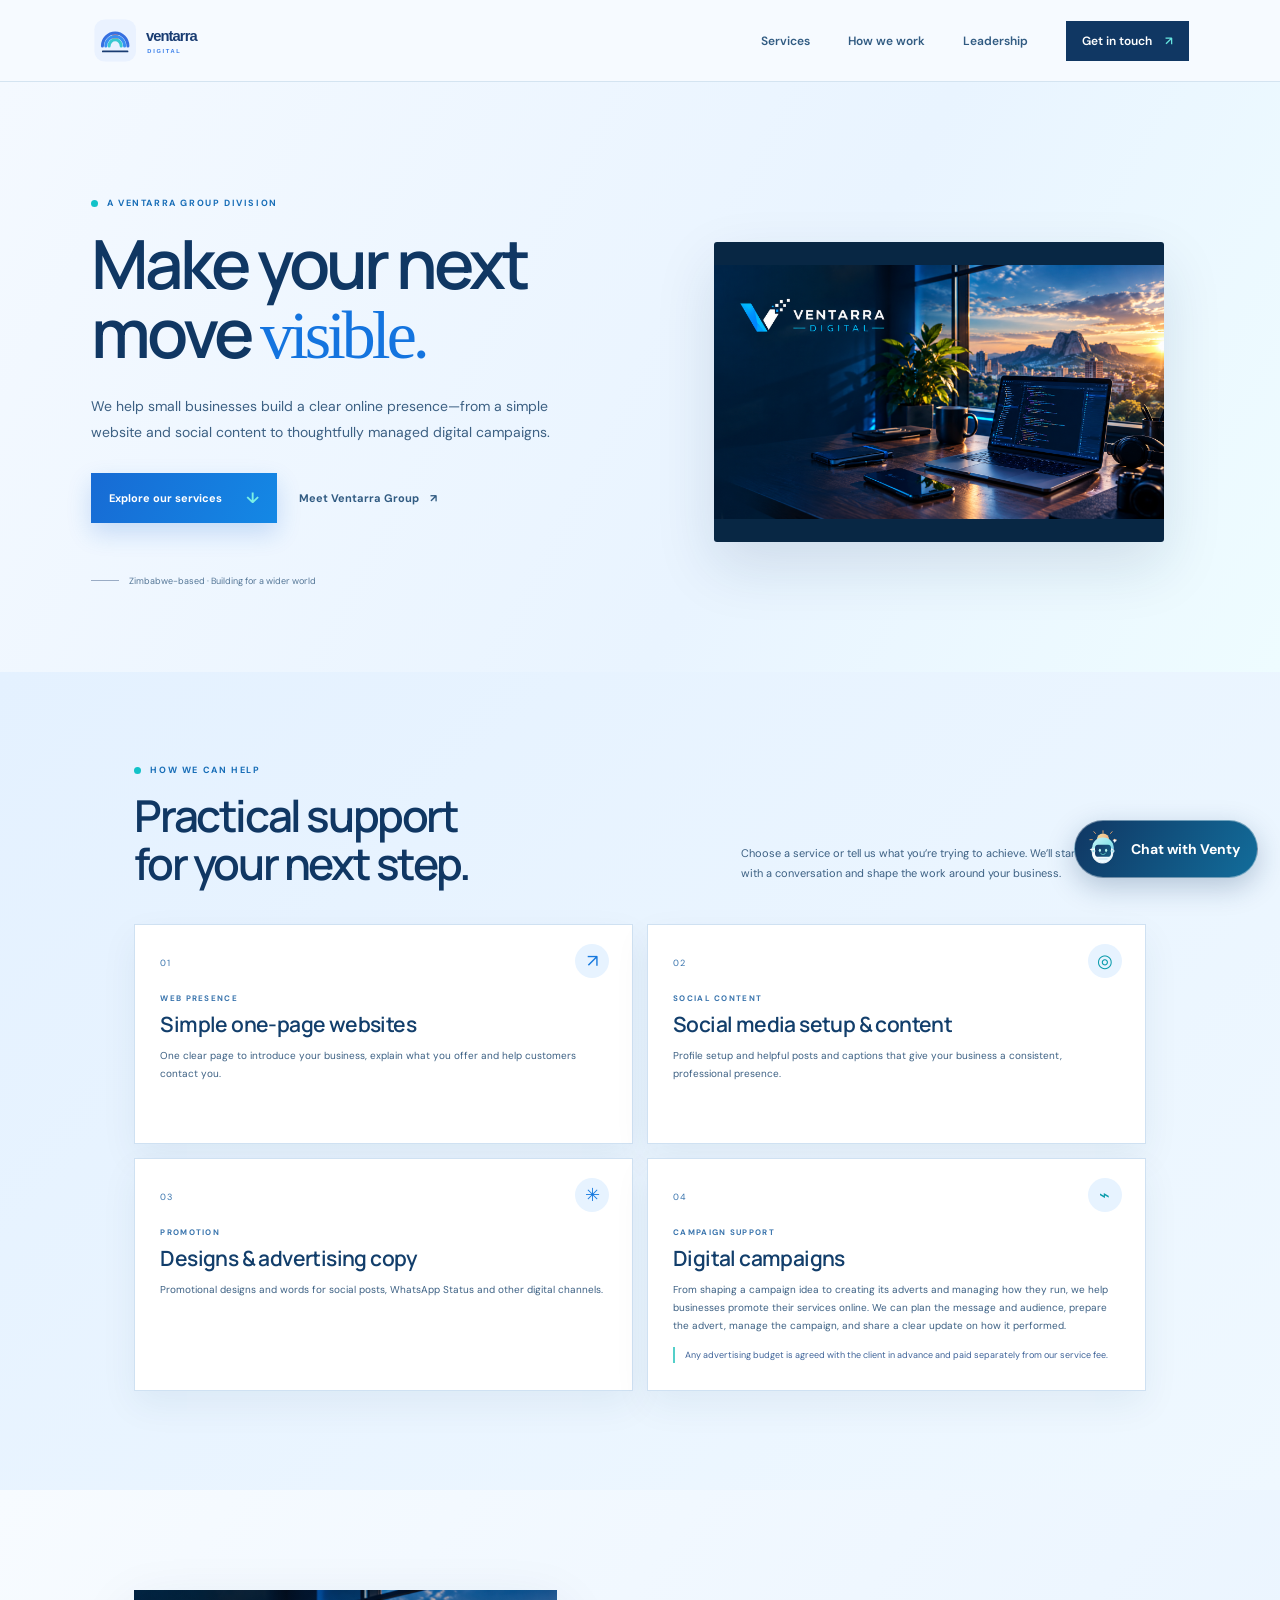
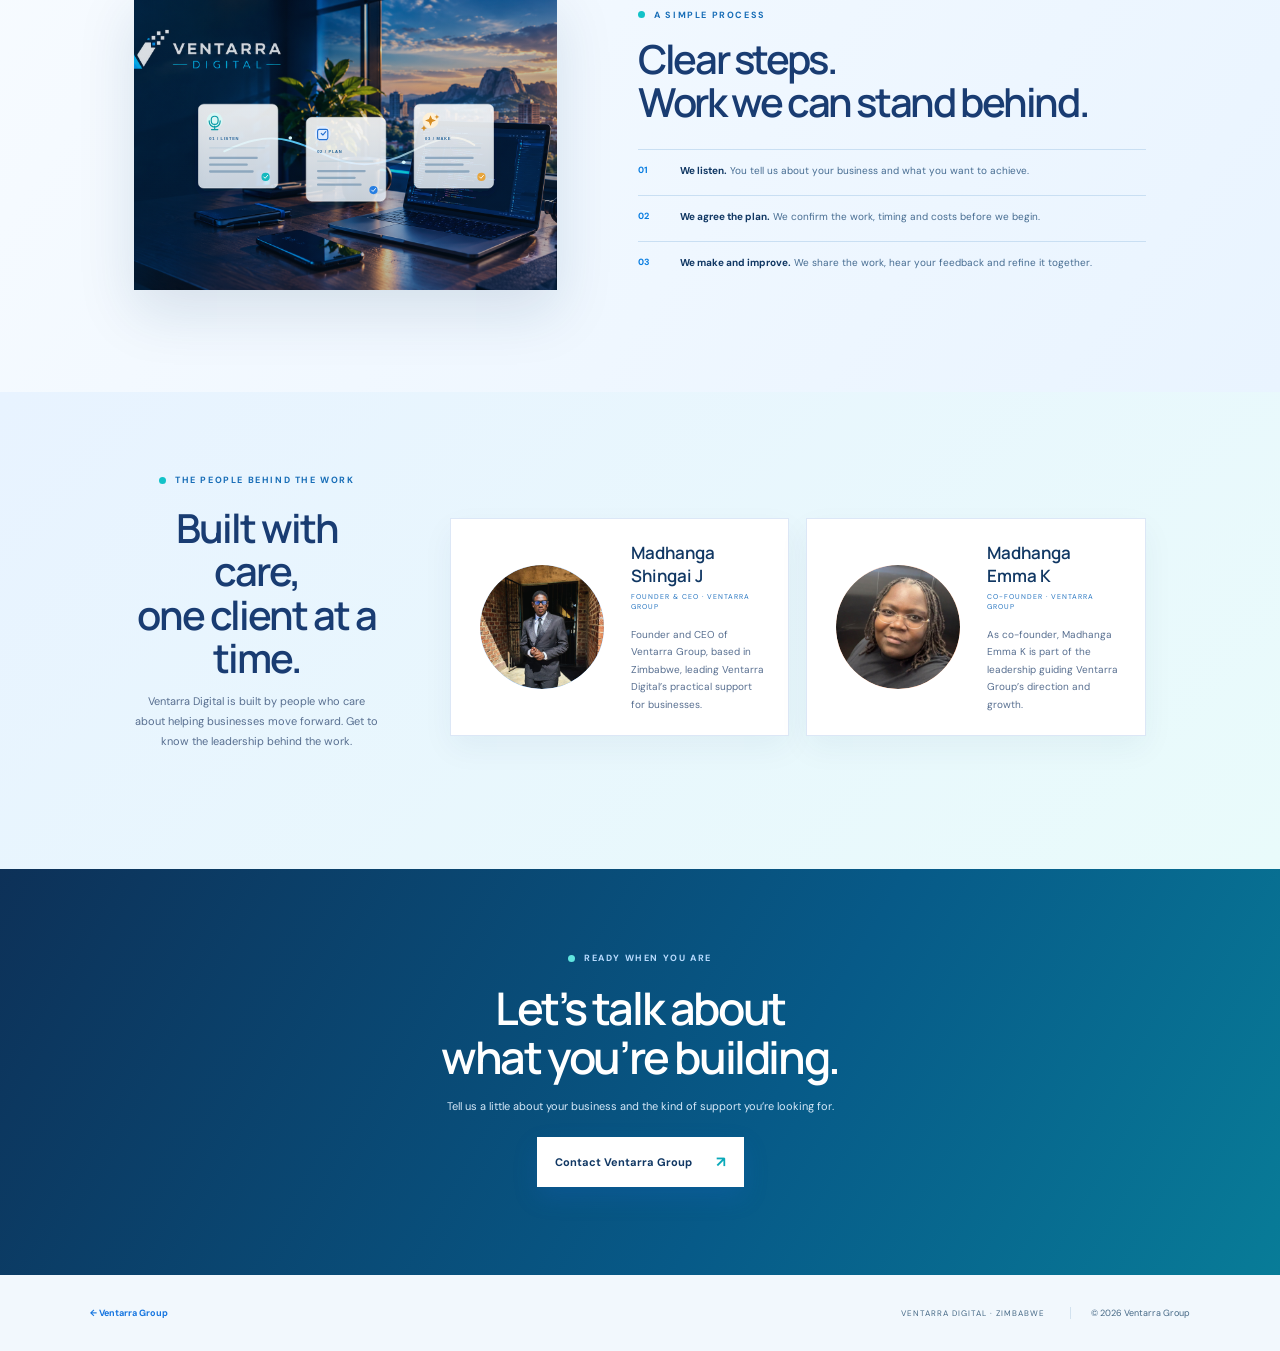
==== commit 5461132b: "Add files via upload" ====
--- a/ventarra-digital.html
+++ b/ventarra-digital.html
@@ -12,7 +12,10 @@
   <link href="https://fonts.googleapis.com/css2?family=DM+Sans:wght@400;500;600;700&family=Manrope:wght@400;500;600;700;800&display=swap" rel="stylesheet">
   <link rel="stylesheet" href="styles.css?v=20261020-3">
   <link rel="stylesheet" href="digital.css?v=20261020-3">
+  <link rel="stylesheet" href="venty-assistant.css?v=20261027-2">
   <script src="script.js" defer></script>
+  <script src="venty-knowledge.js?v=20261027-2" defer></script>
+  <script src="venty-assistant.js?v=20261027-2" defer></script>
 </head>
 <body class="digital-site">
   <a class="skip-link" href="#main">Skip to content</a>
--- a/venty-assistant.css
+++ b/venty-assistant.css
@@ -0,0 +1,29 @@
+#ventarra-assistant{--va-ink:#103763;--va-muted:#5e7891;--va-primary:#176fdf;--va-teal:#16b8bf;--va-line:#dce9f3;--va-surface:#fff;color:var(--va-ink);font:14px/1.5 "DM Sans",system-ui,-apple-system,"Segoe UI",sans-serif}
+#ventarra-assistant *{box-sizing:border-box}
+.va-launcher{position:fixed;right:22px;bottom:22px;z-index:2147483000;display:flex;align-items:center;gap:8px;border:1px solid #ffffff65;border-radius:999px;padding:8px 17px 8px 8px;color:#fff;background:linear-gradient(120deg,#103763,#126d9b);box-shadow:0 9px 28px #10376340;font:700 14px "DM Sans",sans-serif;cursor:pointer;transition:transform .2s,box-shadow .2s}
+.va-launcher:hover{transform:translateY(-2px);box-shadow:0 13px 32px #1037634d}
+.va-launcher-mascot{width:40px;height:40px;object-fit:contain}
+.va-panel{position:fixed;right:22px;bottom:84px;z-index:2147483000;display:flex;flex-direction:column;width:min(400px,calc(100vw - 28px));height:min(630px,calc(100dvh - 112px));overflow:hidden;background:var(--va-surface);border:1px solid var(--va-line);border-radius:22px;box-shadow:0 20px 65px #10376330}
+.va-panel[hidden]{display:none}
+.va-header{display:flex;align-items:center;gap:11px;padding:13px 16px;color:#fff;background:linear-gradient(116deg,#103763 0%,#115f89 66%,#087c91 100%)}
+.va-mascot{display:block;width:59px;height:59px;flex:none;object-fit:contain;filter:drop-shadow(0 4px 7px #031a2f38);animation:va-float 4s ease-in-out infinite}
+.va-headings{min-width:0;flex:1}
+.va-title{font:800 18px/1.2 "Manrope","DM Sans",sans-serif;letter-spacing:.1px}
+.va-subtitle{margin-top:4px;color:#c7e3f3;font-size:11px}
+.va-close{width:34px;height:34px;border:1px solid #ffffff45;border-radius:50%;color:#fff;background:#ffffff12;font-size:22px;line-height:1;cursor:pointer}
+.va-close:hover{background:#ffffff25}
+.va-messages{display:flex;flex:1;flex-direction:column;gap:10px;overflow:auto;padding:17px 14px;background:radial-gradient(ellipse at top right,#e9f9fb 0,#f5f9fd 47%,#f7faff 100%)}
+.va-message{max-width:89%;padding:11px 13px;border:1px solid var(--va-line);border-radius:15px 15px 15px 5px;background:#fff;color:#274761;white-space:pre-wrap;overflow-wrap:anywhere;box-shadow:0 3px 10px #10376308}
+.va-message.user{align-self:flex-end;border-color:#176fdf;color:#fff;background:linear-gradient(120deg,#176fdf,#197fc8);border-radius:15px 15px 5px 15px}
+.va-actions{display:flex;flex-wrap:wrap;gap:7px;margin-top:10px}
+.va-action{display:inline-flex;align-items:center;justify-content:center;min-height:34px;padding:8px 11px;border:1px solid #cfe2f3;border-radius:999px;color:#155589;background:#eff8ff;font:600 11px/1.2 "DM Sans",sans-serif;text-align:center;text-decoration:none;cursor:pointer;transition:background .15s,border-color .15s}
+.va-action:hover{border-color:#79cbd5;background:#e5f9f8}
+.va-form{display:flex;gap:8px;padding:11px 12px 9px;border-top:1px solid var(--va-line);background:white}
+.va-input{min-width:0;flex:1;padding:11px 13px;border:1px solid #c9d8e6;border-radius:999px;outline:none;color:var(--va-ink);background:#fbfdff;font:13px "DM Sans",sans-serif}
+.va-input:focus{border-color:#319cc7;box-shadow:0 0 0 3px #24b6c31c}
+.va-send{padding:9px 15px;border:0;border-radius:999px;color:#fff;background:#176fdf;font:700 12px "DM Sans",sans-serif;cursor:pointer}
+.va-send:hover{background:#105dbd}
+.va-note{padding:0 14px 11px;color:#7890a4;font-size:10px;text-align:center;background:#fff}
+@keyframes va-float{0%,100%{transform:translateY(0)}50%{transform:translateY(-3px)}}
+@media(max-width:480px){.va-launcher{right:13px;bottom:13px}.va-panel{right:7px;bottom:70px;width:calc(100vw - 14px);height:calc(100dvh - 82px);border-radius:19px}.va-mascot{width:53px;height:53px}}
+@media(prefers-reduced-motion:reduce){.va-mascot{animation:none}.va-launcher,.va-action{transition:none}}
